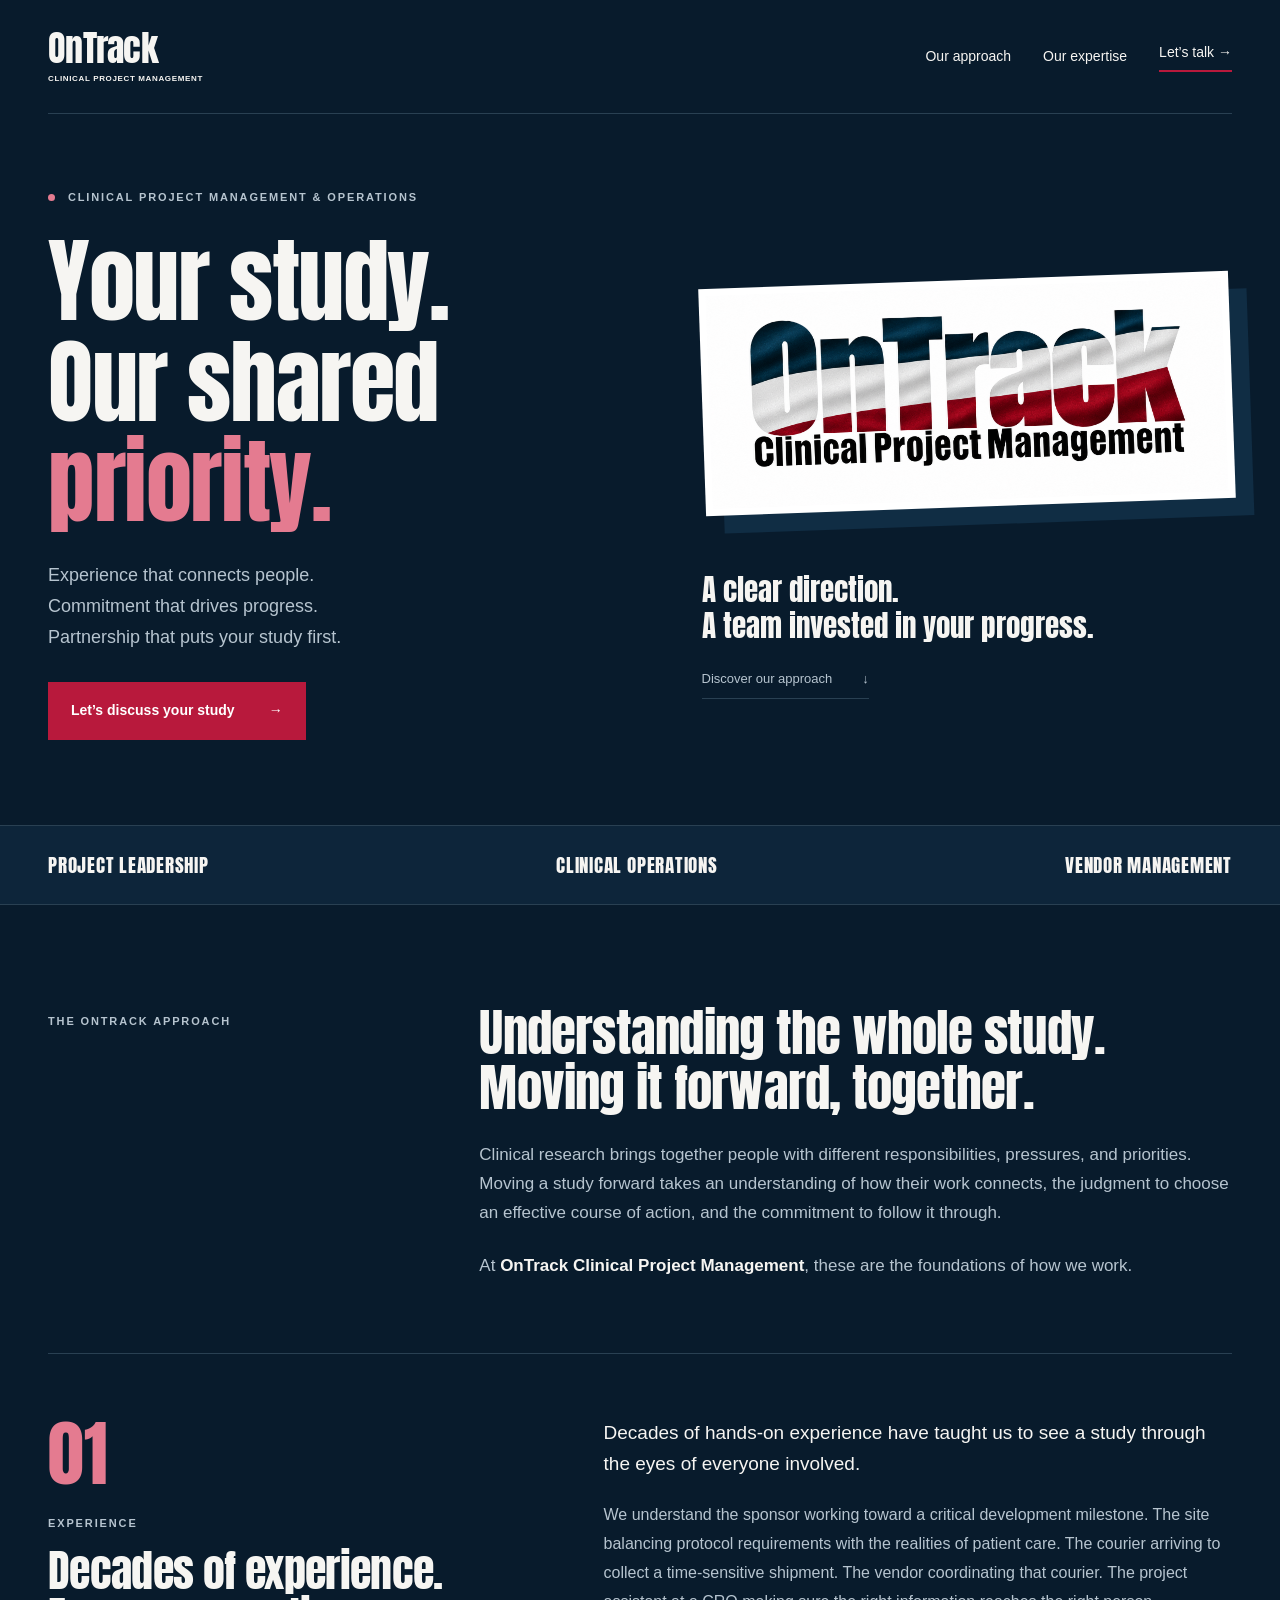
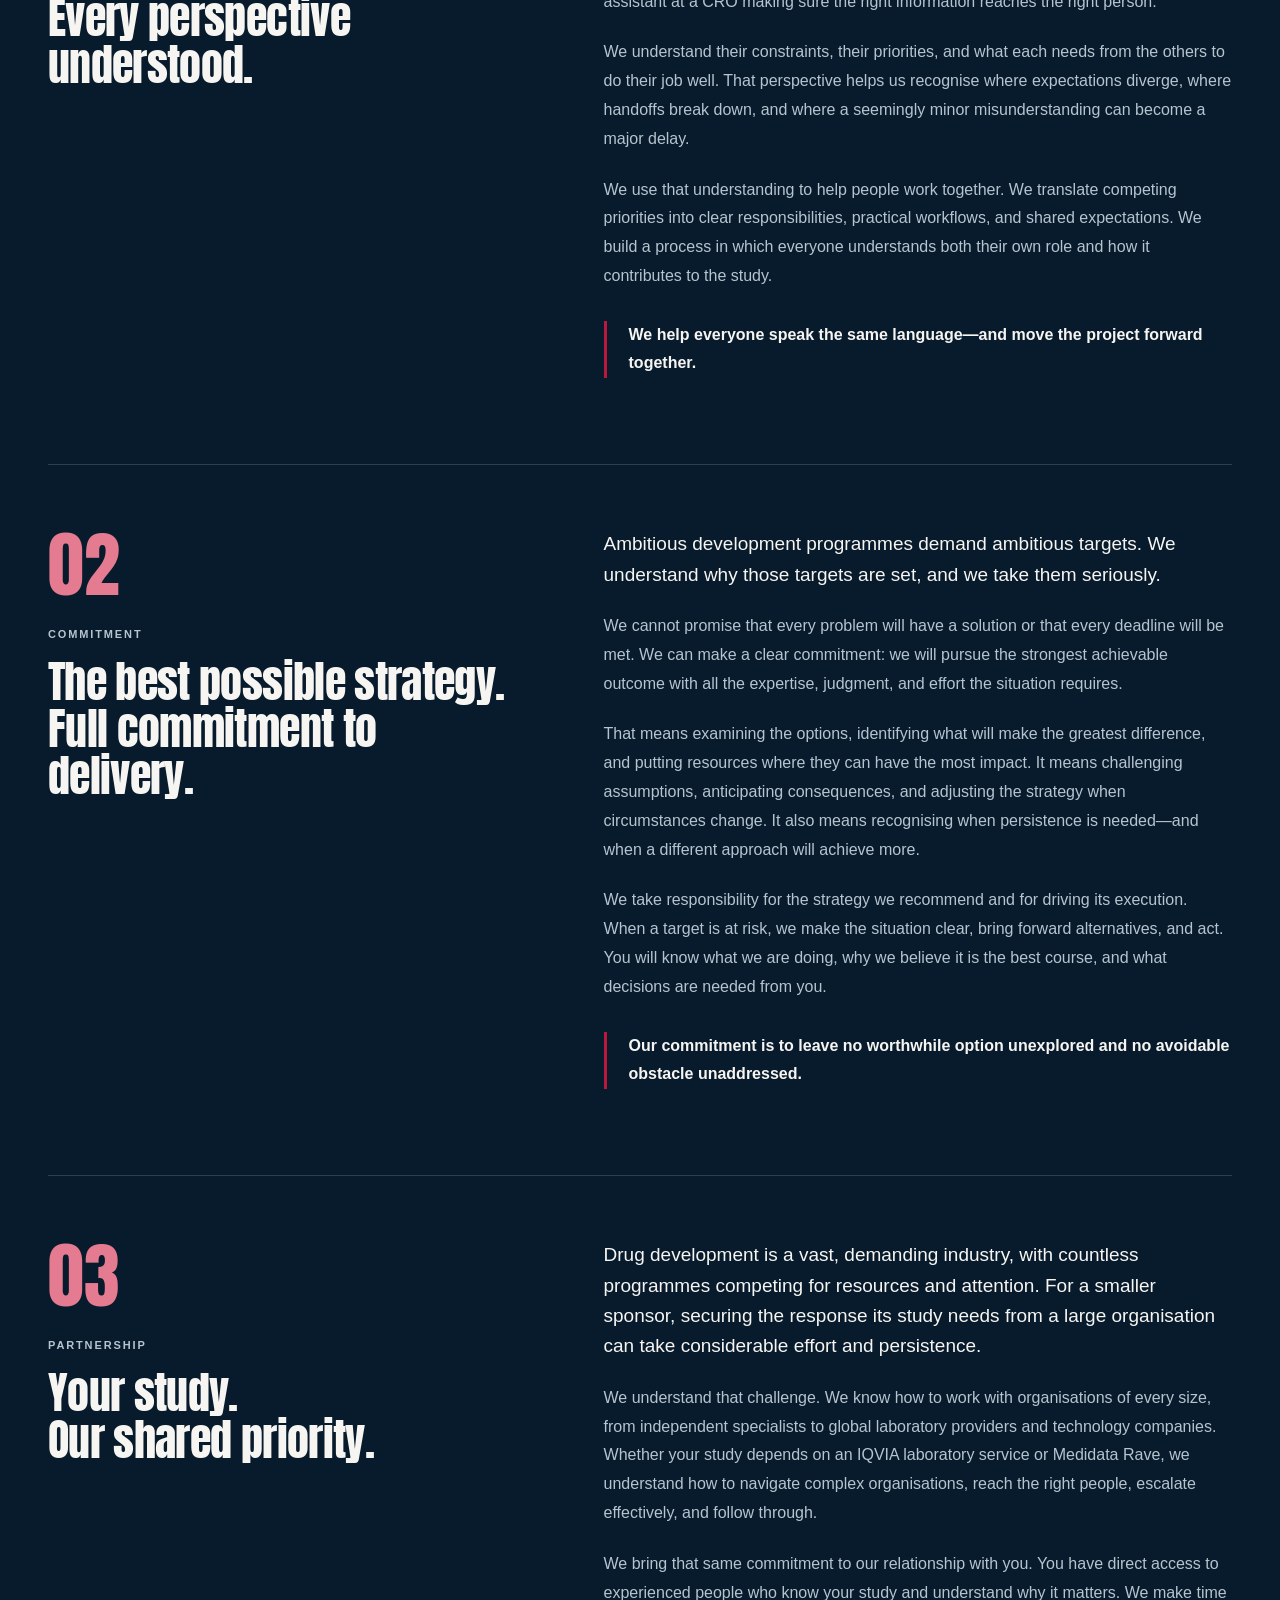
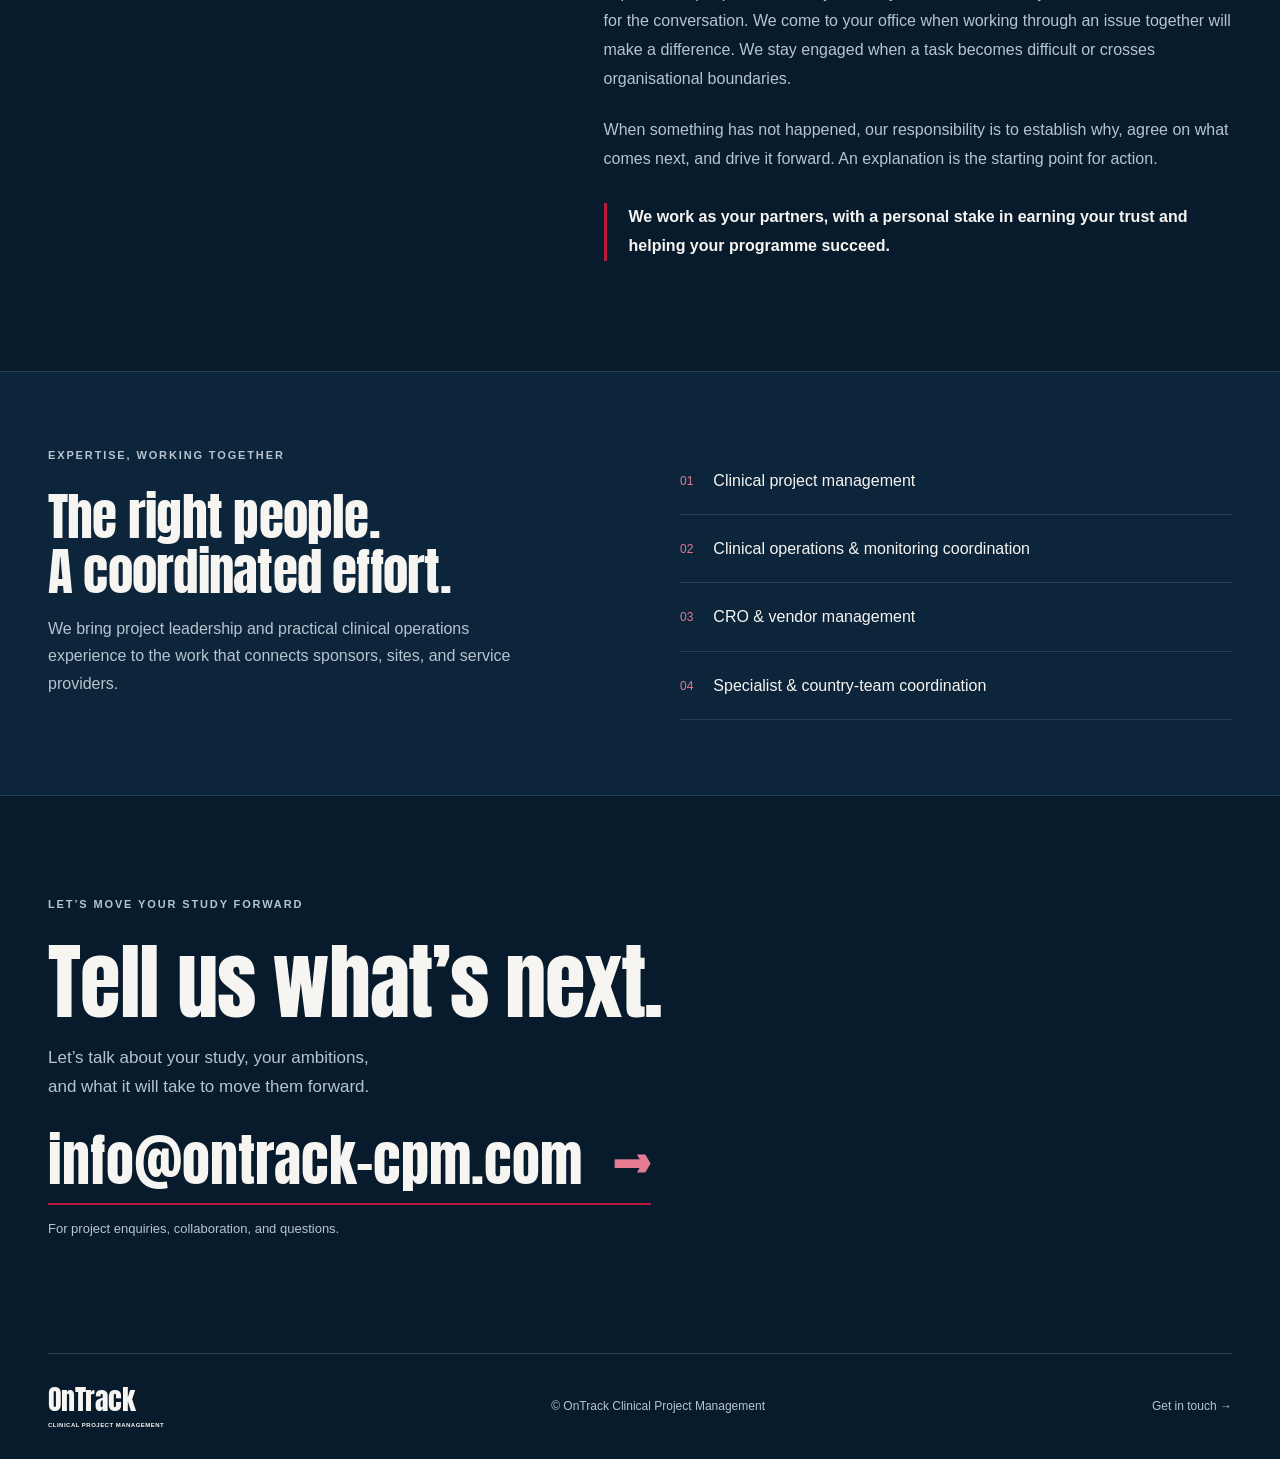
==== index.html @ e9a66e69 "Add files via upload" ====
<!doctype html>
<html lang="en"><head><meta charset="utf-8"><meta name="viewport" content="width=device-width,initial-scale=1">
<title>OnTrack | Clinical Project Management</title>
<meta name="description" content="Decades of clinical research experience. Practical project leadership. A partner who makes your study a priority. Meet OnTrack Clinical Project Management.">
<meta name="theme-color" content="#081b2c"><link rel="canonical" href="https://ontrack-cpm.com/">
<meta property="og:type" content="website"><meta property="og:title" content="OnTrack — Clinical Project Management"><meta property="og:description" content="Experience that connects people. Commitment that drives progress. Partnership that puts your study first."><meta property="og:url" content="https://ontrack-cpm.com/"><meta property="og:image" content="https://ontrack-cpm.com/assets/ontrack-logo.png"><meta property="og:image:alt" content="OnTrack Clinical Project Management logo">
<meta name="twitter:card" content="summary_large_image"><link rel="icon" href="assets/favicon.svg" type="image/svg+xml"><link rel="preload" href="assets/anton.ttf" as="font" type="font/ttf" crossorigin><link rel="stylesheet" href="styles.css">
</head><body><a class="skip" href="#main">Skip to content</a>
<header class="header wrap"><a href="#top" class="brand" aria-label="OnTrack — home">OnTrack<span>CLINICAL PROJECT MANAGEMENT</span></a><nav aria-label="Main navigation"><a href="#approach">Our approach</a><a href="#expertise">Our expertise</a><a href="#contact" class="nav-contact">Let’s talk <span aria-hidden="true">&#8594;</span></a></nav></header>
<main id="main"><section class="hero wrap" id="top"><div class="hero-copy"><p class="eyebrow"><span class="dot"></span> CLINICAL PROJECT MANAGEMENT &amp; OPERATIONS</p><h1>Your study.<br>Our shared<br><span class="accent">priority.</span></h1><p class="hero-intro">Experience that connects people.<br>Commitment that drives progress.<br>Partnership that puts your study first.</p><a class="button" href="mailto:info@ontrack-cpm.com">Let’s discuss your study <span aria-hidden="true">&#8594;</span></a></div><div class="hero-aside"><div class="logo-panel"><img src="assets/ontrack-logo.png" alt="OnTrack Clinical Project Management" width="1952" height="806" fetchpriority="high"></div><p class="aside-note">A clear direction.<br>A team invested in your progress.</p><a class="text-link" href="#approach">Discover our approach <span aria-hidden="true">↓</span></a></div></section>
<div class="discipline-bar"><div class="wrap"><span>PROJECT LEADERSHIP</span><span>CLINICAL OPERATIONS</span><span>VENDOR MANAGEMENT</span></div></div>
<section class="intro wrap" id="approach"><p class="eyebrow">THE ONTRACK APPROACH</p><div><h2>Understanding the whole study.<br>Moving it forward, together.</h2><p>Clinical research brings together people with different responsibilities, pressures, and priorities. Moving a study forward takes an understanding of how their work connects, the judgment to choose an effective course of action, and the commitment to follow it through.</p><p>At <strong>OnTrack Clinical Project Management</strong>, these are the foundations of how we work.</p></div></section>
<section class="principles wrap" aria-label="Three reasons to work with OnTrack"><article class="principle" id="principle-01" aria-labelledby="title-01"><div class="principle-heading"><span class="number">01</span><p class="eyebrow">EXPERIENCE</p><h3 id="title-01">Decades of experience.<br>Every perspective understood.</h3></div><div class="principle-copy"><p>Decades of hands-on experience have taught us to see a study through the eyes of everyone involved.</p><p>We understand the sponsor working toward a critical development milestone. The site balancing protocol requirements with the realities of patient care. The courier arriving to collect a time-sensitive shipment. The vendor coordinating that courier. The project assistant at a CRO making sure the right information reaches the right person.</p><p>We understand their constraints, their priorities, and what each needs from the others to do their job well. That perspective helps us recognise where expectations diverge, where handoffs break down, and where a seemingly minor misunderstanding can become a major delay.</p><p>We use that understanding to help people work together. We translate competing priorities into clear responsibilities, practical workflows, and shared expectations. We build a process in which everyone understands both their own role and how it contributes to the study.</p><p class="statement">We help everyone speak the same language—and move the project forward together.</p></div></article><article class="principle" id="principle-02" aria-labelledby="title-02"><div class="principle-heading"><span class="number">02</span><p class="eyebrow">COMMITMENT</p><h3 id="title-02">The best possible strategy.<br>Full commitment to delivery.</h3></div><div class="principle-copy"><p>Ambitious development programmes demand ambitious targets. We understand why those targets are set, and we take them seriously.</p><p>We cannot promise that every problem will have a solution or that every deadline will be met. We can make a clear commitment: we will pursue the strongest achievable outcome with all the expertise, judgment, and effort the situation requires.</p><p>That means examining the options, identifying what will make the greatest difference, and putting resources where they can have the most impact. It means challenging assumptions, anticipating consequences, and adjusting the strategy when circumstances change. It also means recognising when persistence is needed—and when a different approach will achieve more.</p><p>We take responsibility for the strategy we recommend and for driving its execution. When a target is at risk, we make the situation clear, bring forward alternatives, and act. You will know what we are doing, why we believe it is the best course, and what decisions are needed from you.</p><p class="statement">Our commitment is to leave no worthwhile option unexplored and no avoidable obstacle unaddressed.</p></div></article><article class="principle" id="principle-03" aria-labelledby="title-03"><div class="principle-heading"><span class="number">03</span><p class="eyebrow">PARTNERSHIP</p><h3 id="title-03">Your study.<br>Our shared priority.</h3></div><div class="principle-copy"><p>Drug development is a vast, demanding industry, with countless programmes competing for resources and attention. For a smaller sponsor, securing the response its study needs from a large organisation can take considerable effort and persistence.</p><p>We understand that challenge. We know how to work with organisations of every size, from independent specialists to global laboratory providers and technology companies. Whether your study depends on an IQVIA laboratory service or Medidata Rave, we understand how to navigate complex organisations, reach the right people, escalate effectively, and follow through.</p><p>We bring that same commitment to our relationship with you. You have direct access to experienced people who know your study and understand why it matters. We make time for the conversation. We come to your office when working through an issue together will make a difference. We stay engaged when a task becomes difficult or crosses organisational boundaries.</p><p>When something has not happened, our responsibility is to establish why, agree on what comes next, and drive it forward. An explanation is the starting point for action.</p><p class="statement">We work as your partners, with a personal stake in earning your trust and helping your programme succeed.</p></div></article></section>
<section class="expertise" id="expertise"><div class="wrap expertise-inner"><div><p class="eyebrow">EXPERTISE, WORKING TOGETHER</p><h2>The right people.<br>A coordinated effort.</h2><p>We bring project leadership and practical clinical operations experience to the work that connects sponsors, sites, and service providers.</p></div><ul class="service-list"><li><span>01</span> Clinical project management</li><li><span>02</span> Clinical operations &amp; monitoring coordination</li><li><span>03</span> CRO &amp; vendor management</li><li><span>04</span> Specialist &amp; country-team coordination</li></ul></div></section>
<section class="contact wrap" id="contact"><p class="eyebrow">LET’S MOVE YOUR STUDY FORWARD</p><h2>Tell us what’s next.</h2><p>Let’s talk about your study, your ambitions,<br>and what it will take to move them forward.</p><a class="email" href="mailto:info@ontrack-cpm.com">info@ontrack-cpm.com <span aria-hidden="true">&#8594;</span></a><p class="contact-note">For project enquiries, collaboration, and questions.</p></section></main>
<footer class="wrap footer"><a class="brand" href="#top">OnTrack<span>CLINICAL PROJECT MANAGEMENT</span></a><p>© OnTrack Clinical Project Management</p><a href="mailto:info@ontrack-cpm.com">Get in touch &#8594;</a></footer>
</body></html>
---- styles.css ----
@font-face{font-family:Anton;src:url('assets/anton.ttf') format('truetype');font-weight:400;font-style:normal;font-display:swap}
:root{--navy:#081b2c;--panel:#0d253a;--white:#f6f5f2;--muted:#b6c4cf;--line:#294052;--red:#b8193c;--accent:#e47b90;--display:Impact,Anton,'Arial Narrow',sans-serif}
*{box-sizing:border-box}html{scroll-behavior:smooth;scroll-padding-top:30px}body{margin:0;background:var(--navy);color:var(--white);font-family:Arial,Helvetica,sans-serif;font-size:17px;line-height:1.7}a{color:inherit;text-decoration:none}a:focus-visible{outline:3px solid var(--accent);outline-offset:6px}a:hover{color:var(--accent)}.wrap{width:min(1280px,calc(100% - 96px));margin-inline:auto}.header{display:flex;align-items:center;justify-content:space-between;padding-block:30px;border-bottom:1px solid var(--line);gap:24px}.brand{font-family:var(--display);font-size:36px;line-height:1;display:inline-block;letter-spacing:-.02em}.brand span{display:block;font-family:Arial,sans-serif;font-size:8px;font-weight:700;letter-spacing:.08em;margin-top:9px}nav{display:flex;align-items:center;gap:32px;font-size:14px}nav .nav-contact{border-bottom:2px solid var(--red);padding-bottom:5px}.hero{display:grid;grid-template-columns:1.1fr 1fr;gap:70px;padding-block:75px 85px;align-items:center}.eyebrow{font-size:11px;font-weight:700;letter-spacing:.17em;margin:0 0 24px;color:var(--muted);line-height:1.6}.dot{display:inline-block;width:7px;height:7px;background:var(--accent);margin-right:8px;border-radius:50%}h1,h2,h3{font-family:var(--display);font-weight:400;line-height:1.08;margin:0;letter-spacing:-.015em}h1{font-size:clamp(66px,7.3vw,106px)}.accent{color:var(--accent)}.hero-intro{color:var(--muted);font-size:18px;line-height:1.7;margin:27px 0 30px}.button{display:inline-flex;gap:34px;align-items:center;background:var(--red);padding:17px 23px;font-size:14px;font-weight:700;color:white}.button:hover{background:#d02349;color:#fff}.logo-panel{background:#fff;padding:7px;box-shadow:18px 18px 0 #102d44;transform:rotate(-2deg)}.logo-panel img{display:block;width:100%;height:auto}.hero-aside{padding-top:50px}.aside-note{font-family:var(--display);font-size:29px;line-height:1.25;margin-top:65px;margin-bottom:20px}.text-link{display:inline-flex;gap:30px;font-size:13px;color:var(--muted);border-bottom:1px solid var(--line);padding-bottom:8px}.discipline-bar{border-block:1px solid var(--line);background:var(--panel)}.discipline-bar .wrap{display:flex;justify-content:space-between;gap:20px;padding-block:23px}.discipline-bar span{font-family:var(--display);font-size:19px;letter-spacing:.04em}.intro{display:grid;grid-template-columns:1fr 2fr;gap:55px;padding-block:100px 72px}.intro .eyebrow{padding-top:8px}h2{font-size:clamp(36px,4vw,54px)}.intro p:not(.eyebrow){max-width:760px;color:var(--muted);margin:25px 0 0}.intro strong{color:var(--white)}.principle{display:grid;grid-template-columns:1fr 1.35fr;gap:90px;padding-block:64px;border-top:1px solid var(--line)}.number{display:block;font-family:var(--display);font-size:72px;line-height:1;color:var(--accent);margin-bottom:25px}.principle-heading .eyebrow{margin-bottom:14px}h3{font-size:clamp(32px,3.4vw,44px)}.principle-copy p{color:var(--muted);margin:0 0 22px;font-size:16px;line-height:1.8}.principle-copy p:first-child{color:var(--white);font-size:19px;line-height:1.6}.principle-copy p.statement{border-left:3px solid var(--red);padding-left:22px;margin-top:30px;color:var(--white);font-weight:700}.expertise{background:var(--panel);margin-top:24px;border-block:1px solid var(--line)}.expertise-inner{display:grid;grid-template-columns:1fr 1fr;gap:80px;padding-block:75px}.expertise p:not(.eyebrow){color:var(--muted);font-size:16px;max-width:470px}.service-list{padding:0;margin:0;list-style:none;align-self:center}.service-list li{display:flex;gap:20px;border-bottom:1px solid var(--line);padding:20px 0;font-size:16px}.service-list li span{font-size:12px;color:var(--accent);padding-top:4px}.contact{padding-block:100px}.contact h2{font-size:clamp(52px,6.5vw,88px)}.contact p{color:var(--muted)}.email{font-family:var(--display);font-size:clamp(25px,4.4vw,58px);display:inline-block;border-bottom:2px solid var(--red);line-height:1.5;max-width:100%}.email span{margin-left:18px;color:var(--accent)}.contact-note{font-size:13px}.footer{border-top:1px solid var(--line);padding-block:30px;display:flex;align-items:center;justify-content:space-between;gap:24px}.footer p,.footer>a:last-child{font-size:12px;color:var(--muted)}.footer .brand{font-size:28px}.footer .brand span{font-size:6px}.skip{position:absolute;top:-100px;left:16px;background:white;color:#081b2c;padding:10px;z-index:10}.skip:focus{top:10px}
@media(min-width:1600px){.hero{padding-block:100px}.hero-aside{padding-top:30px}}
@media(max-width:950px){.wrap{width:calc(100% - 48px)}.hero{gap:35px}.hero h1{font-size:76px}.eyebrow{letter-spacing:.11em}.intro{grid-template-columns:1fr;gap:10px}.principle{gap:40px;grid-template-columns:1fr 1.2fr}.expertise-inner{gap:40px}.discipline-bar span{font-size:15px}}
@media(max-width:640px){body{font-size:16px}.wrap{width:calc(100% - 40px)}.header{padding-block:23px;gap:12px}.brand{font-size:30px}.brand span{font-size:6px}nav{gap:14px}nav>a:not(.nav-contact){display:none}.hero{grid-template-columns:1fr;gap:38px;padding-block:45px 48px}.hero h1{font-size:clamp(65px,16vw,90px)}.hero .eyebrow{font-size:9px}.hero-aside{padding:0 6px}.logo-panel{transform:none;box-shadow:8px 8px 0 #102d44}.aside-note{margin-top:28px;font-size:25px}.hero-intro{font-size:16px}.discipline-bar .wrap{flex-wrap:wrap;gap:9px 20px;padding-block:20px}.discipline-bar span{font-size:13px}.intro{padding-block:55px 40px}.principle{grid-template-columns:1fr;gap:28px;padding-block:40px}.number{font-size:48px;margin-bottom:17px}.principle h3{font-size:37px}.principle-copy p{font-size:15px}.expertise-inner{grid-template-columns:1fr;gap:24px;padding-block:48px}.contact{padding-block:60px}.email{font-size:clamp(23px,6.5vw,38px)}.email span{margin-left:4px}.footer{align-items:flex-start;flex-wrap:wrap}.footer p{width:100%;order:3;margin:0}.contact h2{font-size:51px}}
@media(prefers-reduced-motion:reduce){html{scroll-behavior:auto}}
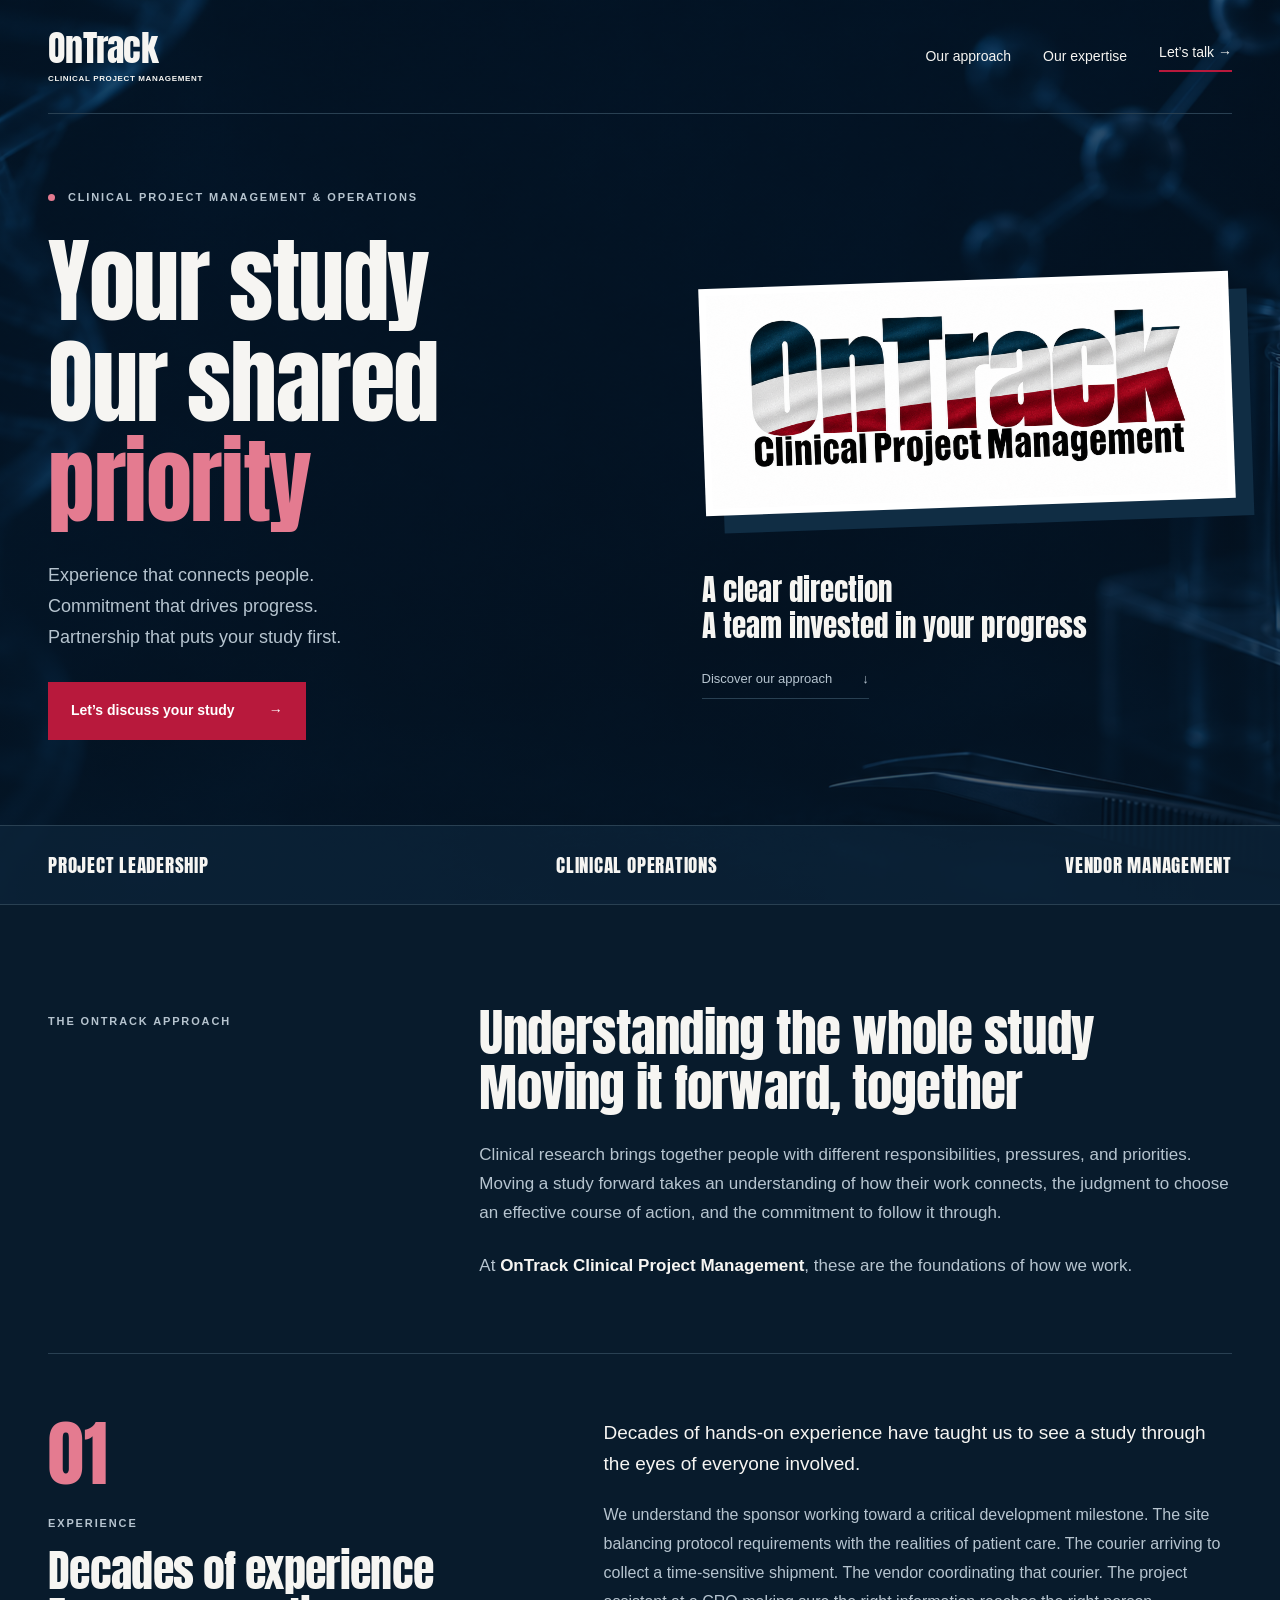
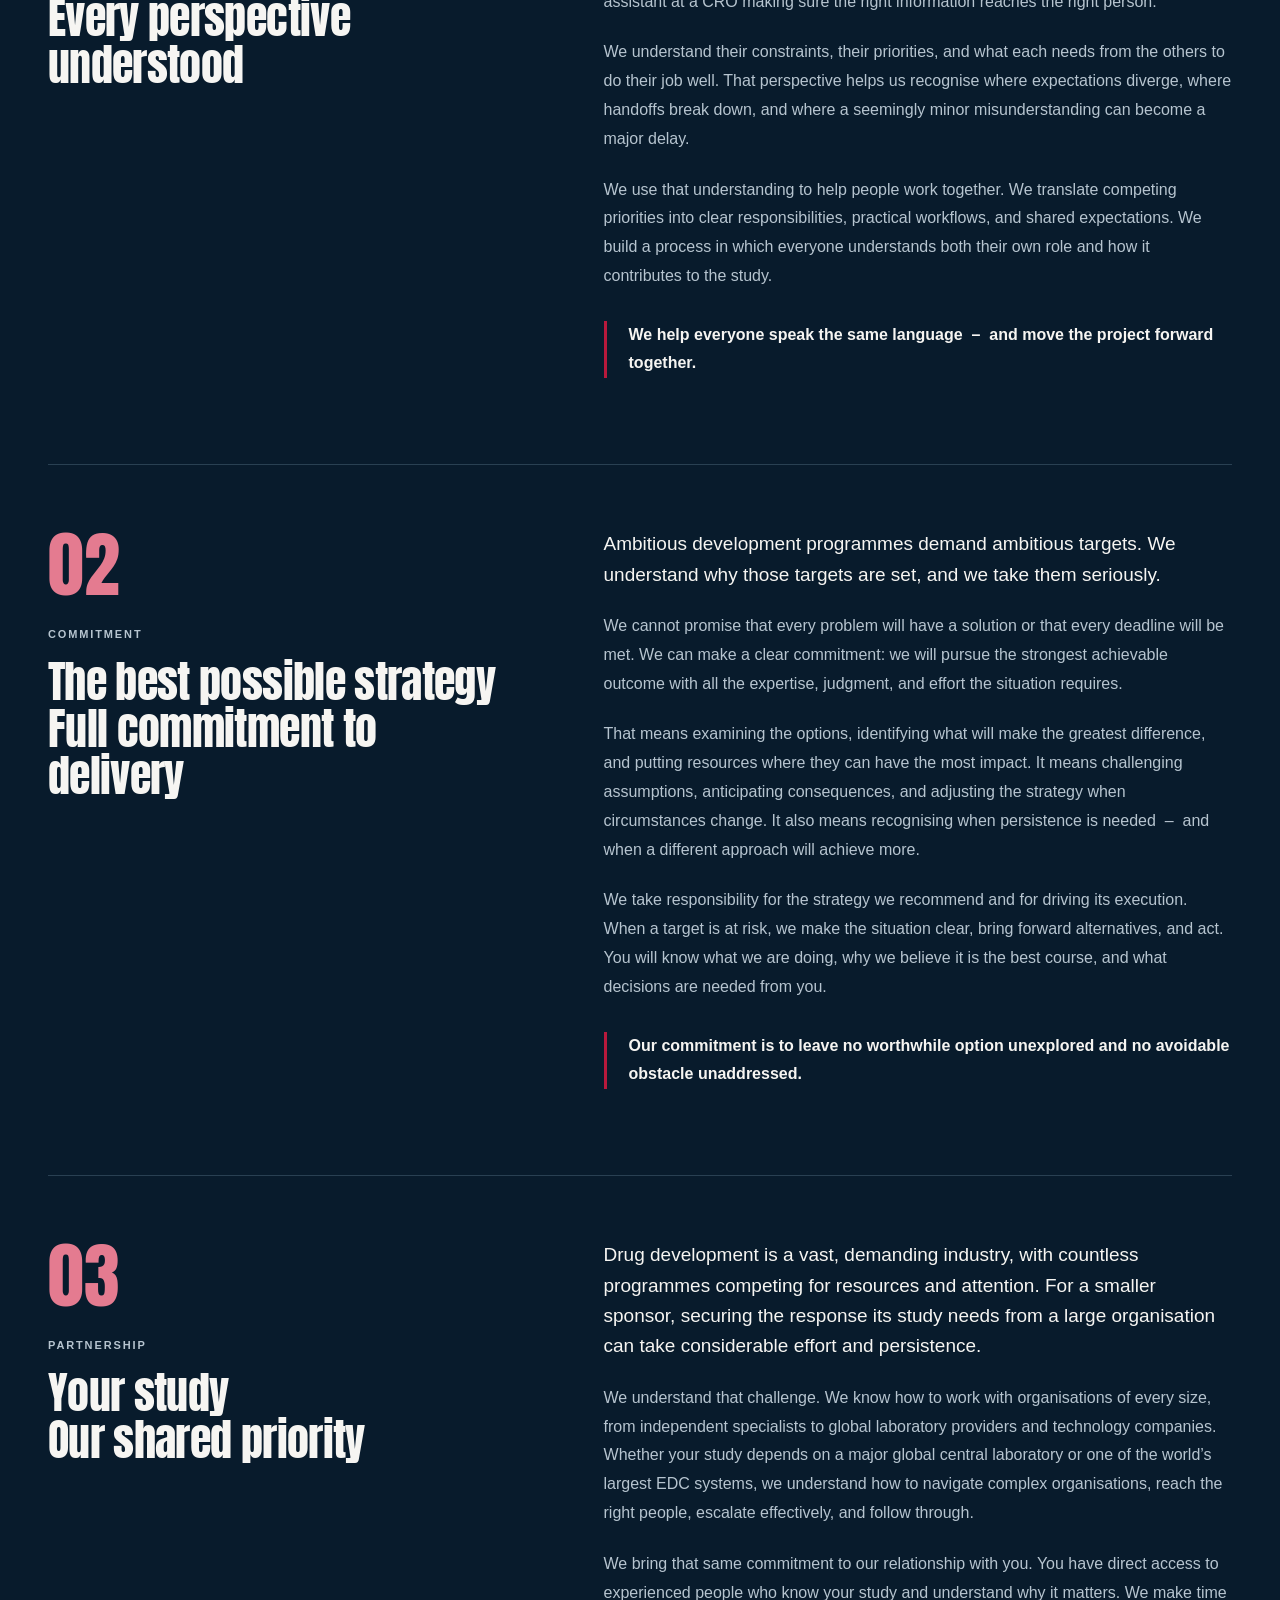
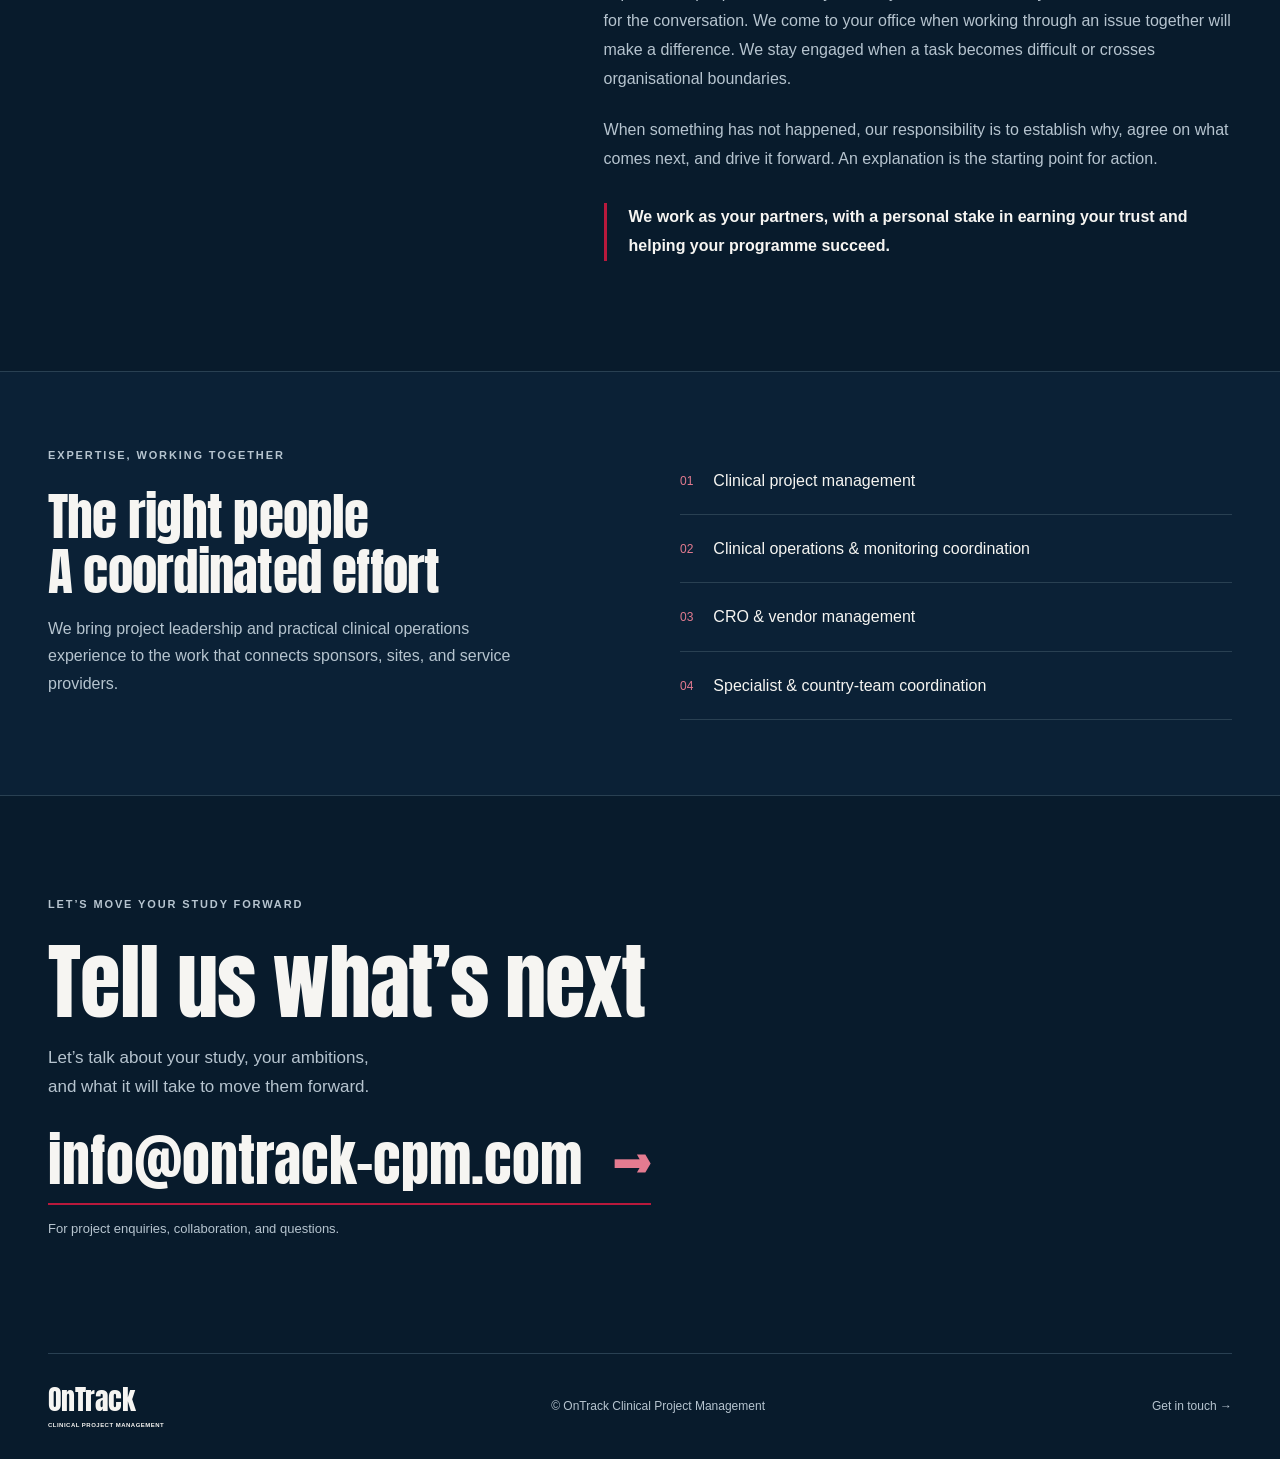
==== commit cf42f352: "Add files via upload" ====
--- a/index.html
+++ b/index.html
@@ -3,15 +3,15 @@
 <title>OnTrack | Clinical Project Management</title>
 <meta name="description" content="Decades of clinical research experience. Practical project leadership. A partner who makes your study a priority. Meet OnTrack Clinical Project Management.">
 <meta name="theme-color" content="#081b2c"><link rel="canonical" href="https://ontrack-cpm.com/">
-<meta property="og:type" content="website"><meta property="og:title" content="OnTrack — Clinical Project Management"><meta property="og:description" content="Experience that connects people. Commitment that drives progress. Partnership that puts your study first."><meta property="og:url" content="https://ontrack-cpm.com/"><meta property="og:image" content="https://ontrack-cpm.com/assets/ontrack-logo.png"><meta property="og:image:alt" content="OnTrack Clinical Project Management logo">
+<meta property="og:type" content="website"><meta property="og:title" content="OnTrack   –   Clinical Project Management"><meta property="og:description" content="Experience that connects people. Commitment that drives progress. Partnership that puts your study first."><meta property="og:url" content="https://ontrack-cpm.com/"><meta property="og:image" content="https://ontrack-cpm.com/assets/ontrack-logo.png"><meta property="og:image:alt" content="OnTrack Clinical Project Management logo">
 <meta name="twitter:card" content="summary_large_image"><link rel="icon" href="assets/favicon.svg" type="image/svg+xml"><link rel="preload" href="assets/anton.ttf" as="font" type="font/ttf" crossorigin><link rel="stylesheet" href="styles.css">
-</head><body><a class="skip" href="#main">Skip to content</a>
-<header class="header wrap"><a href="#top" class="brand" aria-label="OnTrack — home">OnTrack<span>CLINICAL PROJECT MANAGEMENT</span></a><nav aria-label="Main navigation"><a href="#approach">Our approach</a><a href="#expertise">Our expertise</a><a href="#contact" class="nav-contact">Let’s talk <span aria-hidden="true">&#8594;</span></a></nav></header>
-<main id="main"><section class="hero wrap" id="top"><div class="hero-copy"><p class="eyebrow"><span class="dot"></span> CLINICAL PROJECT MANAGEMENT &amp; OPERATIONS</p><h1>Your study.<br>Our shared<br><span class="accent">priority.</span></h1><p class="hero-intro">Experience that connects people.<br>Commitment that drives progress.<br>Partnership that puts your study first.</p><a class="button" href="mailto:info@ontrack-cpm.com">Let’s discuss your study <span aria-hidden="true">&#8594;</span></a></div><div class="hero-aside"><div class="logo-panel"><img src="assets/ontrack-logo.png" alt="OnTrack Clinical Project Management" width="1952" height="806" fetchpriority="high"></div><p class="aside-note">A clear direction.<br>A team invested in your progress.</p><a class="text-link" href="#approach">Discover our approach <span aria-hidden="true">↓</span></a></div></section>
+</head><body><div class="science-backdrop" aria-hidden="true"></div><a class="skip" href="#main">Skip to content</a>
+<header class="header wrap"><a href="#top" class="brand" aria-label="OnTrack   –   home">OnTrack<span>CLINICAL PROJECT MANAGEMENT</span></a><nav aria-label="Main navigation"><a href="#approach">Our approach</a><a href="#expertise">Our expertise</a><a href="#contact" class="nav-contact">Let’s talk <span aria-hidden="true">&#8594;</span></a></nav></header>
+<main id="main"><section class="hero wrap" id="top"><div class="hero-copy"><p class="eyebrow"><span class="dot"></span> CLINICAL PROJECT MANAGEMENT &amp; OPERATIONS</p><h1>Your study<br>Our shared<br><span class="accent">priority</span></h1><p class="hero-intro">Experience that connects people.<br>Commitment that drives progress.<br>Partnership that puts your study first.</p><a class="button" href="mailto:info@ontrack-cpm.com">Let’s discuss your study <span aria-hidden="true">&#8594;</span></a></div><div class="hero-aside"><div class="logo-panel"><img src="assets/ontrack-logo.png" alt="OnTrack Clinical Project Management" width="1952" height="806" fetchpriority="high"></div><p class="aside-note">A clear direction<br>A team invested in your progress</p><a class="text-link" href="#approach">Discover our approach <span aria-hidden="true">↓</span></a></div></section>
 <div class="discipline-bar"><div class="wrap"><span>PROJECT LEADERSHIP</span><span>CLINICAL OPERATIONS</span><span>VENDOR MANAGEMENT</span></div></div>
-<section class="intro wrap" id="approach"><p class="eyebrow">THE ONTRACK APPROACH</p><div><h2>Understanding the whole study.<br>Moving it forward, together.</h2><p>Clinical research brings together people with different responsibilities, pressures, and priorities. Moving a study forward takes an understanding of how their work connects, the judgment to choose an effective course of action, and the commitment to follow it through.</p><p>At <strong>OnTrack Clinical Project Management</strong>, these are the foundations of how we work.</p></div></section>
-<section class="principles wrap" aria-label="Three reasons to work with OnTrack"><article class="principle" id="principle-01" aria-labelledby="title-01"><div class="principle-heading"><span class="number">01</span><p class="eyebrow">EXPERIENCE</p><h3 id="title-01">Decades of experience.<br>Every perspective understood.</h3></div><div class="principle-copy"><p>Decades of hands-on experience have taught us to see a study through the eyes of everyone involved.</p><p>We understand the sponsor working toward a critical development milestone. The site balancing protocol requirements with the realities of patient care. The courier arriving to collect a time-sensitive shipment. The vendor coordinating that courier. The project assistant at a CRO making sure the right information reaches the right person.</p><p>We understand their constraints, their priorities, and what each needs from the others to do their job well. That perspective helps us recognise where expectations diverge, where handoffs break down, and where a seemingly minor misunderstanding can become a major delay.</p><p>We use that understanding to help people work together. We translate competing priorities into clear responsibilities, practical workflows, and shared expectations. We build a process in which everyone understands both their own role and how it contributes to the study.</p><p class="statement">We help everyone speak the same language—and move the project forward together.</p></div></article><article class="principle" id="principle-02" aria-labelledby="title-02"><div class="principle-heading"><span class="number">02</span><p class="eyebrow">COMMITMENT</p><h3 id="title-02">The best possible strategy.<br>Full commitment to delivery.</h3></div><div class="principle-copy"><p>Ambitious development programmes demand ambitious targets. We understand why those targets are set, and we take them seriously.</p><p>We cannot promise that every problem will have a solution or that every deadline will be met. We can make a clear commitment: we will pursue the strongest achievable outcome with all the expertise, judgment, and effort the situation requires.</p><p>That means examining the options, identifying what will make the greatest difference, and putting resources where they can have the most impact. It means challenging assumptions, anticipating consequences, and adjusting the strategy when circumstances change. It also means recognising when persistence is needed—and when a different approach will achieve more.</p><p>We take responsibility for the strategy we recommend and for driving its execution. When a target is at risk, we make the situation clear, bring forward alternatives, and act. You will know what we are doing, why we believe it is the best course, and what decisions are needed from you.</p><p class="statement">Our commitment is to leave no worthwhile option unexplored and no avoidable obstacle unaddressed.</p></div></article><article class="principle" id="principle-03" aria-labelledby="title-03"><div class="principle-heading"><span class="number">03</span><p class="eyebrow">PARTNERSHIP</p><h3 id="title-03">Your study.<br>Our shared priority.</h3></div><div class="principle-copy"><p>Drug development is a vast, demanding industry, with countless programmes competing for resources and attention. For a smaller sponsor, securing the response its study needs from a large organisation can take considerable effort and persistence.</p><p>We understand that challenge. We know how to work with organisations of every size, from independent specialists to global laboratory providers and technology companies. Whether your study depends on an IQVIA laboratory service or Medidata Rave, we understand how to navigate complex organisations, reach the right people, escalate effectively, and follow through.</p><p>We bring that same commitment to our relationship with you. You have direct access to experienced people who know your study and understand why it matters. We make time for the conversation. We come to your office when working through an issue together will make a difference. We stay engaged when a task becomes difficult or crosses organisational boundaries.</p><p>When something has not happened, our responsibility is to establish why, agree on what comes next, and drive it forward. An explanation is the starting point for action.</p><p class="statement">We work as your partners, with a personal stake in earning your trust and helping your programme succeed.</p></div></article></section>
-<section class="expertise" id="expertise"><div class="wrap expertise-inner"><div><p class="eyebrow">EXPERTISE, WORKING TOGETHER</p><h2>The right people.<br>A coordinated effort.</h2><p>We bring project leadership and practical clinical operations experience to the work that connects sponsors, sites, and service providers.</p></div><ul class="service-list"><li><span>01</span> Clinical project management</li><li><span>02</span> Clinical operations &amp; monitoring coordination</li><li><span>03</span> CRO &amp; vendor management</li><li><span>04</span> Specialist &amp; country-team coordination</li></ul></div></section>
-<section class="contact wrap" id="contact"><p class="eyebrow">LET’S MOVE YOUR STUDY FORWARD</p><h2>Tell us what’s next.</h2><p>Let’s talk about your study, your ambitions,<br>and what it will take to move them forward.</p><a class="email" href="mailto:info@ontrack-cpm.com">info@ontrack-cpm.com <span aria-hidden="true">&#8594;</span></a><p class="contact-note">For project enquiries, collaboration, and questions.</p></section></main>
+<section class="intro wrap" id="approach"><p class="eyebrow">THE ONTRACK APPROACH</p><div><h2>Understanding the whole study<br>Moving it forward, together</h2><p>Clinical research brings together people with different responsibilities, pressures, and priorities. Moving a study forward takes an understanding of how their work connects, the judgment to choose an effective course of action, and the commitment to follow it through.</p><p>At <strong>OnTrack Clinical Project Management</strong>, these are the foundations of how we work.</p></div></section>
+<section class="principles wrap" aria-label="Three reasons to work with OnTrack"><article class="principle" id="principle-01" aria-labelledby="title-01"><div class="principle-heading"><span class="number">01</span><p class="eyebrow">EXPERIENCE</p><h3 id="title-01">Decades of experience<br>Every perspective understood</h3></div><div class="principle-copy"><p>Decades of hands-on experience have taught us to see a study through the eyes of everyone involved.</p><p>We understand the sponsor working toward a critical development milestone. The site balancing protocol requirements with the realities of patient care. The courier arriving to collect a time-sensitive shipment. The vendor coordinating that courier. The project assistant at a CRO making sure the right information reaches the right person.</p><p>We understand their constraints, their priorities, and what each needs from the others to do their job well. That perspective helps us recognise where expectations diverge, where handoffs break down, and where a seemingly minor misunderstanding can become a major delay.</p><p>We use that understanding to help people work together. We translate competing priorities into clear responsibilities, practical workflows, and shared expectations. We build a process in which everyone understands both their own role and how it contributes to the study.</p><p class="statement">We help everyone speak the same language  –  and move the project forward together.</p></div></article><article class="principle" id="principle-02" aria-labelledby="title-02"><div class="principle-heading"><span class="number">02</span><p class="eyebrow">COMMITMENT</p><h3 id="title-02">The best possible strategy<br>Full commitment to delivery</h3></div><div class="principle-copy"><p>Ambitious development programmes demand ambitious targets. We understand why those targets are set, and we take them seriously.</p><p>We cannot promise that every problem will have a solution or that every deadline will be met. We can make a clear commitment: we will pursue the strongest achievable outcome with all the expertise, judgment, and effort the situation requires.</p><p>That means examining the options, identifying what will make the greatest difference, and putting resources where they can have the most impact. It means challenging assumptions, anticipating consequences, and adjusting the strategy when circumstances change. It also means recognising when persistence is needed  –  and when a different approach will achieve more.</p><p>We take responsibility for the strategy we recommend and for driving its execution. When a target is at risk, we make the situation clear, bring forward alternatives, and act. You will know what we are doing, why we believe it is the best course, and what decisions are needed from you.</p><p class="statement">Our commitment is to leave no worthwhile option unexplored and no avoidable obstacle unaddressed.</p></div></article><article class="principle" id="principle-03" aria-labelledby="title-03"><div class="principle-heading"><span class="number">03</span><p class="eyebrow">PARTNERSHIP</p><h3 id="title-03">Your study<br>Our shared priority</h3></div><div class="principle-copy"><p>Drug development is a vast, demanding industry, with countless programmes competing for resources and attention. For a smaller sponsor, securing the response its study needs from a large organisation can take considerable effort and persistence.</p><p>We understand that challenge. We know how to work with organisations of every size, from independent specialists to global laboratory providers and technology companies. Whether your study depends on a major global central laboratory or one of the world’s largest EDC systems, we understand how to navigate complex organisations, reach the right people, escalate effectively, and follow through.</p><p>We bring that same commitment to our relationship with you. You have direct access to experienced people who know your study and understand why it matters. We make time for the conversation. We come to your office when working through an issue together will make a difference. We stay engaged when a task becomes difficult or crosses organisational boundaries.</p><p>When something has not happened, our responsibility is to establish why, agree on what comes next, and drive it forward. An explanation is the starting point for action.</p><p class="statement">We work as your partners, with a personal stake in earning your trust and helping your programme succeed.</p></div></article></section>
+<section class="expertise" id="expertise"><div class="wrap expertise-inner"><div><p class="eyebrow">EXPERTISE, WORKING TOGETHER</p><h2>The right people<br>A coordinated effort</h2><p>We bring project leadership and practical clinical operations experience to the work that connects sponsors, sites, and service providers.</p></div><ul class="service-list"><li><span>01</span> Clinical project management</li><li><span>02</span> Clinical operations &amp; monitoring coordination</li><li><span>03</span> CRO &amp; vendor management</li><li><span>04</span> Specialist &amp; country-team coordination</li></ul></div></section>
+<section class="contact wrap" id="contact"><p class="eyebrow">LET’S MOVE YOUR STUDY FORWARD</p><h2>Tell us what’s next</h2><p>Let’s talk about your study, your ambitions,<br>and what it will take to move them forward.</p><a class="email" href="mailto:info@ontrack-cpm.com">info@ontrack-cpm.com <span aria-hidden="true">&#8594;</span></a><p class="contact-note">For project enquiries, collaboration, and questions.</p></section></main>
 <footer class="wrap footer"><a class="brand" href="#top">OnTrack<span>CLINICAL PROJECT MANAGEMENT</span></a><p>© OnTrack Clinical Project Management</p><a href="mailto:info@ontrack-cpm.com">Get in touch &#8594;</a></footer>
 </body></html>
--- a/styles.css
+++ b/styles.css
@@ -5,3 +5,9 @@
 @media(max-width:950px){.wrap{width:calc(100% - 48px)}.hero{gap:35px}.hero h1{font-size:76px}.eyebrow{letter-spacing:.11em}.intro{grid-template-columns:1fr;gap:10px}.principle{gap:40px;grid-template-columns:1fr 1.2fr}.expertise-inner{gap:40px}.discipline-bar span{font-size:15px}}
 @media(max-width:640px){body{font-size:16px}.wrap{width:calc(100% - 40px)}.header{padding-block:23px;gap:12px}.brand{font-size:30px}.brand span{font-size:6px}nav{gap:14px}nav>a:not(.nav-contact){display:none}.hero{grid-template-columns:1fr;gap:38px;padding-block:45px 48px}.hero h1{font-size:clamp(65px,16vw,90px)}.hero .eyebrow{font-size:9px}.hero-aside{padding:0 6px}.logo-panel{transform:none;box-shadow:8px 8px 0 #102d44}.aside-note{margin-top:28px;font-size:25px}.hero-intro{font-size:16px}.discipline-bar .wrap{flex-wrap:wrap;gap:9px 20px;padding-block:20px}.discipline-bar span{font-size:13px}.intro{padding-block:55px 40px}.principle{grid-template-columns:1fr;gap:28px;padding-block:40px}.number{font-size:48px;margin-bottom:17px}.principle h3{font-size:37px}.principle-copy p{font-size:15px}.expertise-inner{grid-template-columns:1fr;gap:24px;padding-block:48px}.contact{padding-block:60px}.email{font-size:clamp(23px,6.5vw,38px)}.email span{margin-left:4px}.footer{align-items:flex-start;flex-wrap:wrap}.footer p{width:100%;order:3;margin:0}.contact h2{font-size:51px}}
 @media(prefers-reduced-motion:reduce){html{scroll-behavior:auto}}
+
+/* Fixed scientific backdrop: content scrolls above a stationary image. */
+body{position:relative;isolation:isolate;background:#081b2c}
+.science-backdrop{position:fixed;inset:0;z-index:-1;pointer-events:none;background-image:linear-gradient(rgba(5,19,33,.54),rgba(5,19,33,.70)),url('assets/science-background.png');background-size:cover;background-position:center;background-repeat:no-repeat}
+.discipline-bar,.expertise{background:rgba(13,37,58,.75)}
+@media(max-width:640px){.science-backdrop{background-position:43% center}}
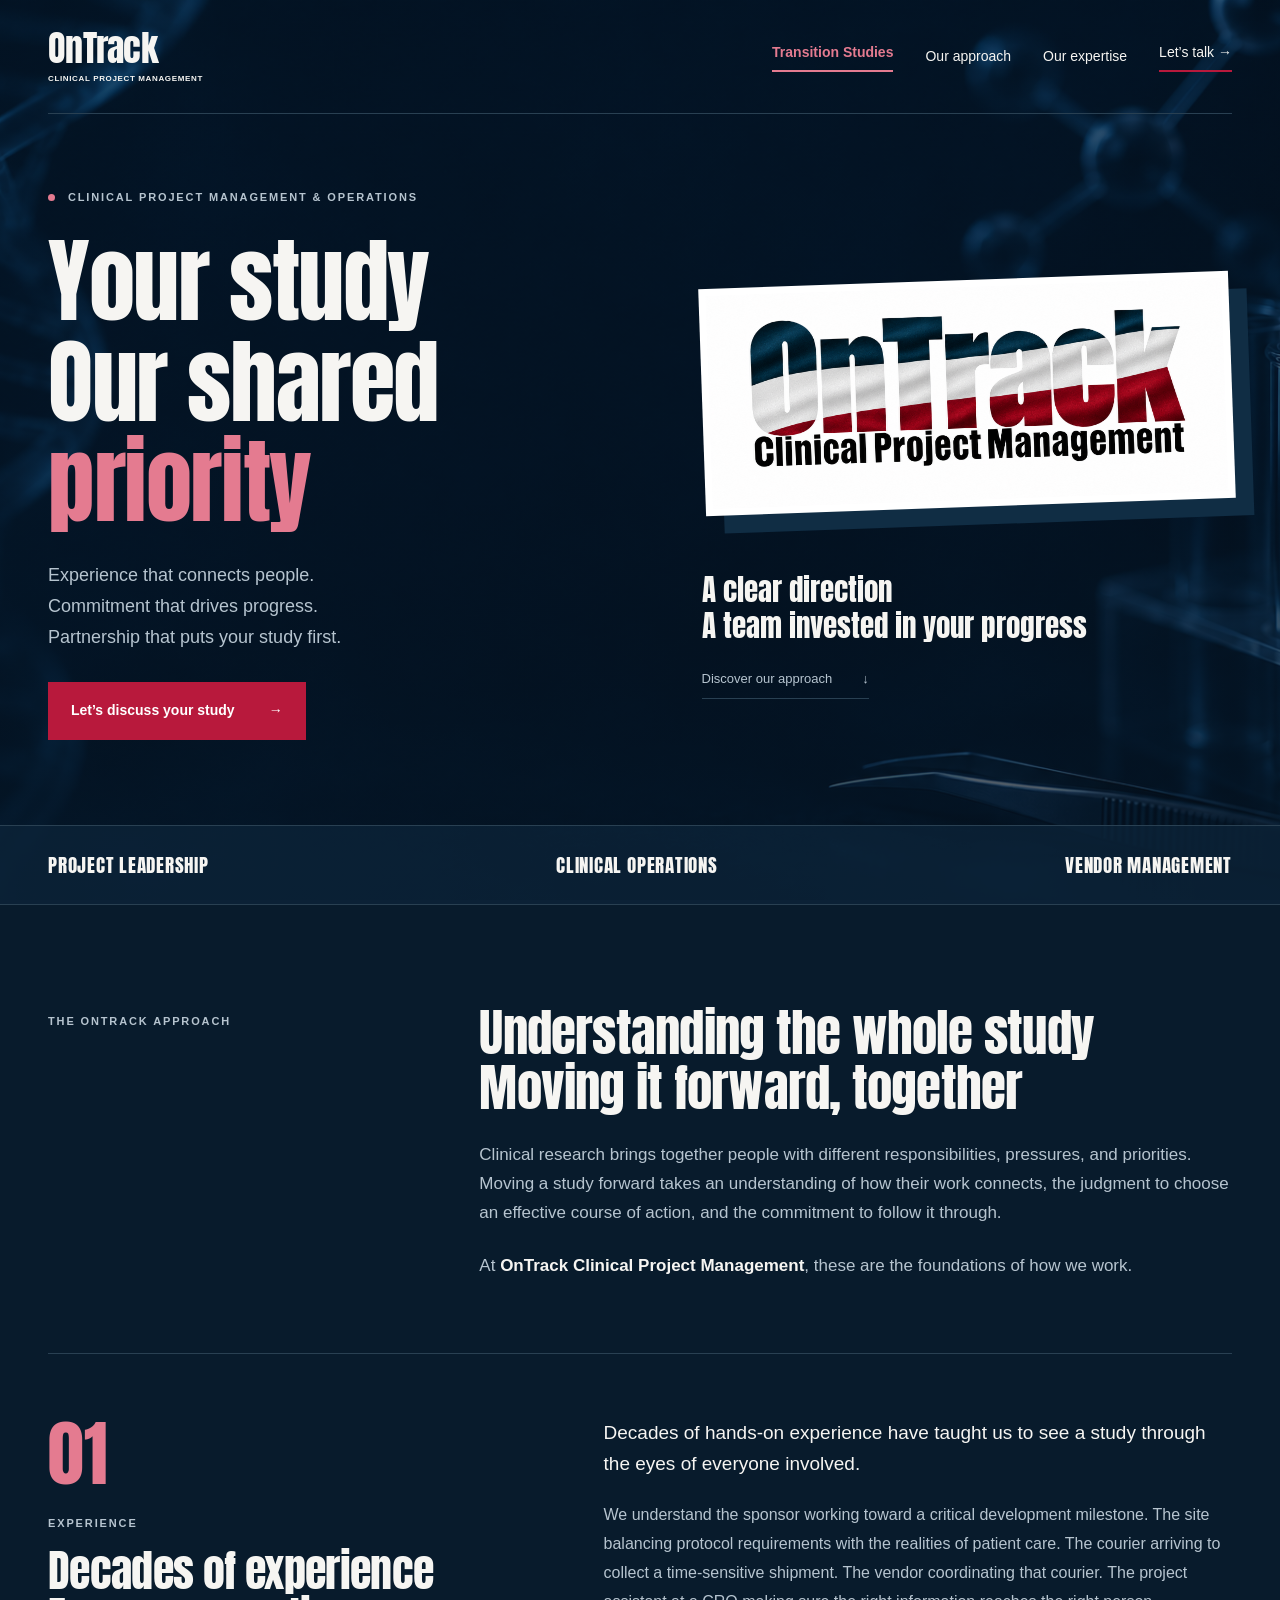
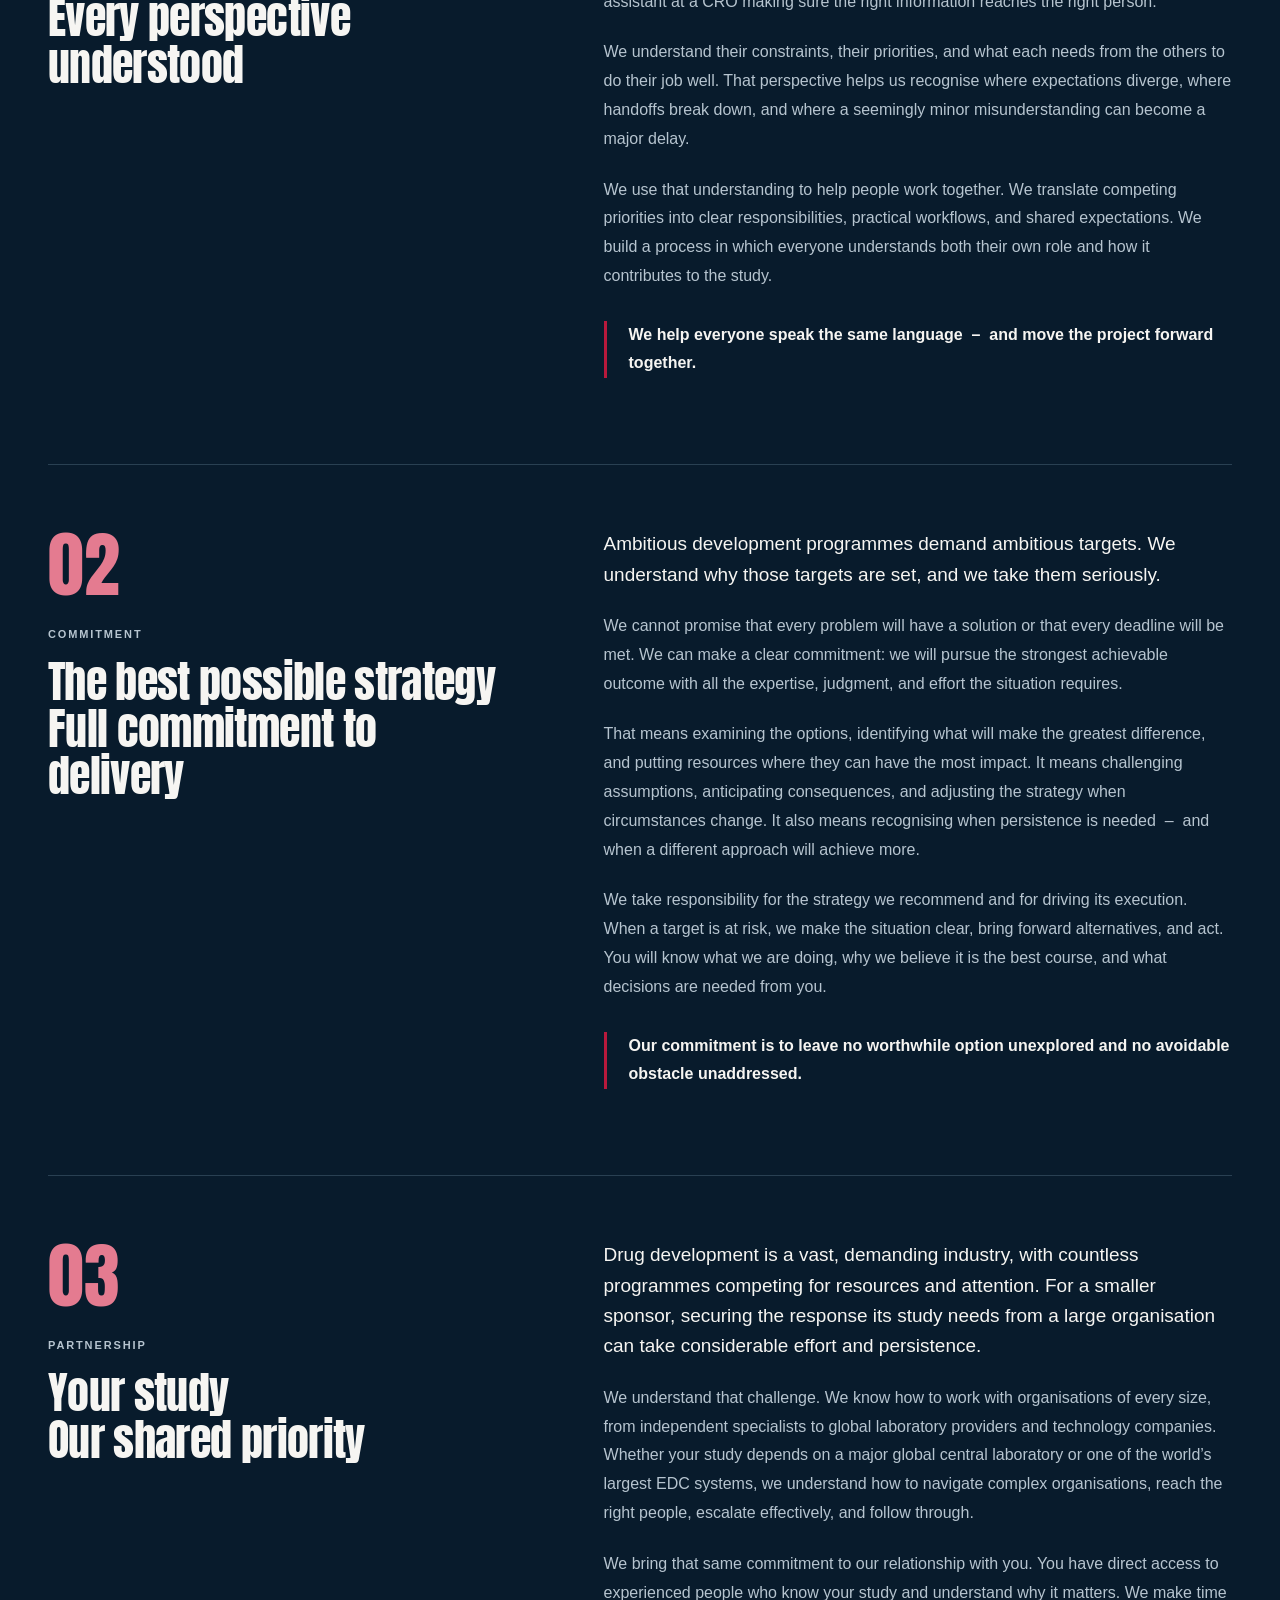
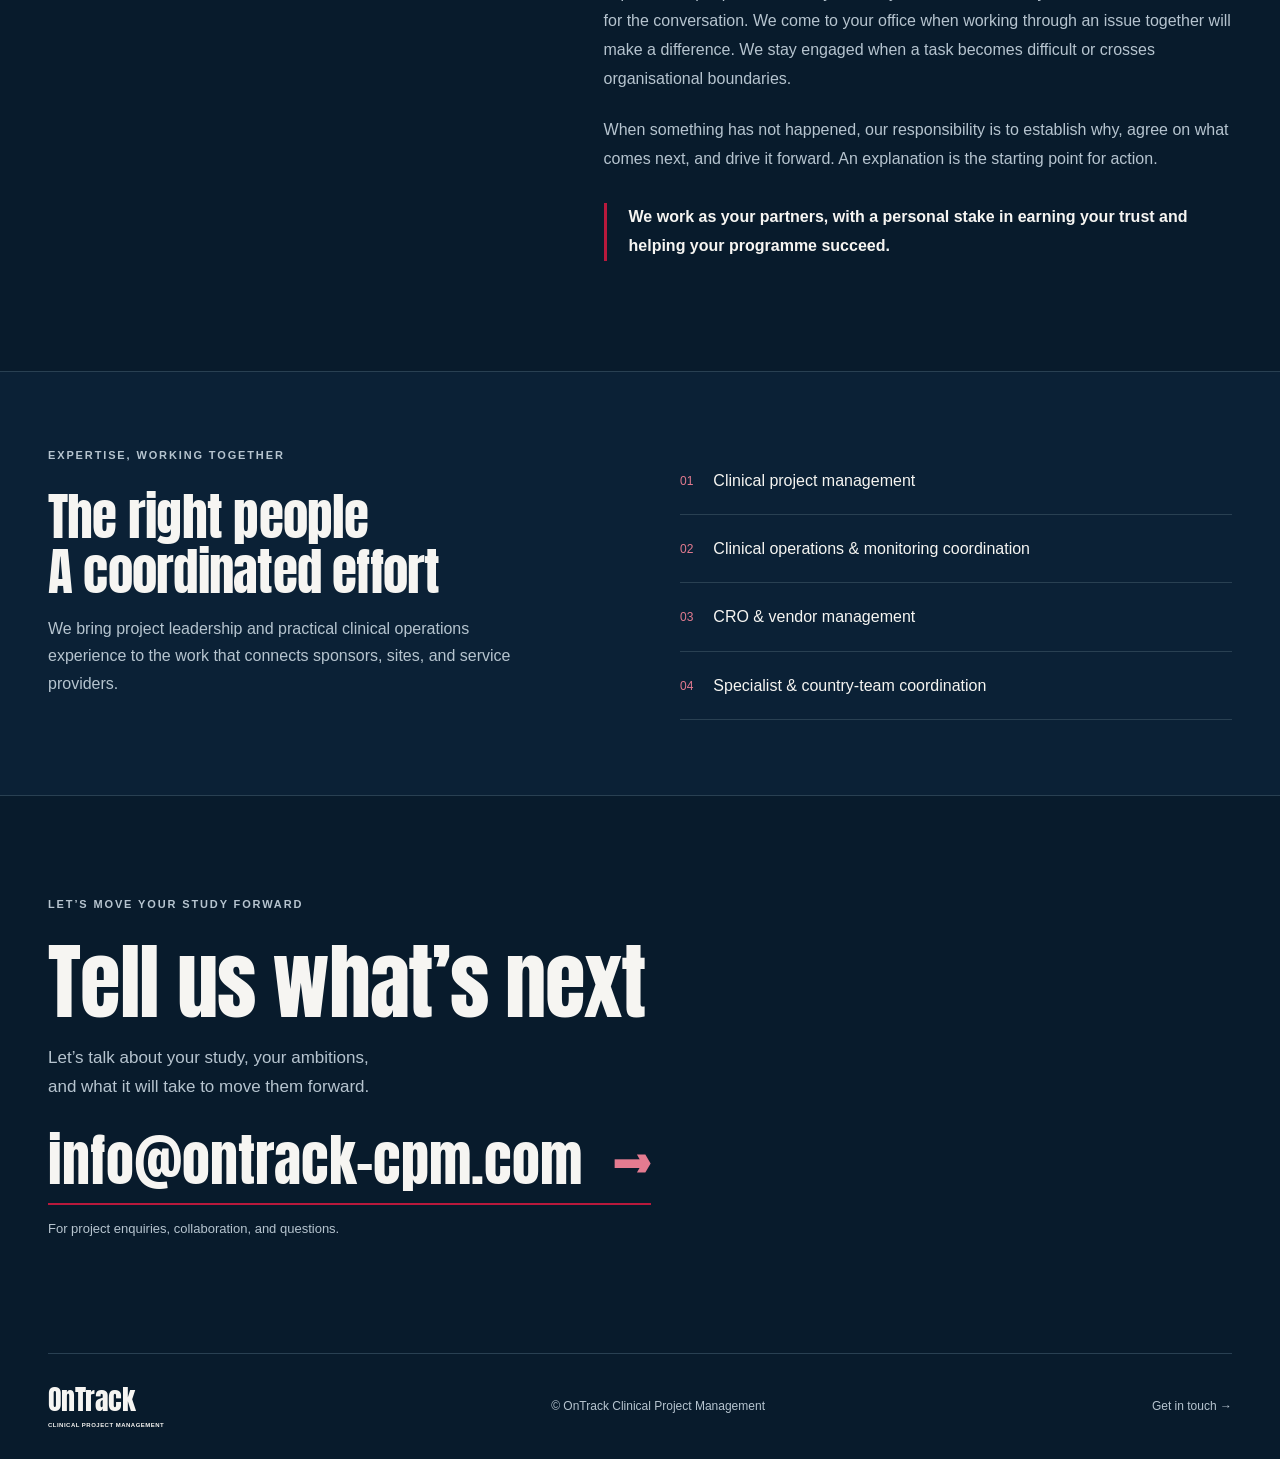
==== commit 45fa2323: "Add files via upload" ====
--- a/index.html
+++ b/index.html
@@ -6,7 +6,7 @@
 <meta property="og:type" content="website"><meta property="og:title" content="OnTrack   –   Clinical Project Management"><meta property="og:description" content="Experience that connects people. Commitment that drives progress. Partnership that puts your study first."><meta property="og:url" content="https://ontrack-cpm.com/"><meta property="og:image" content="https://ontrack-cpm.com/assets/ontrack-logo.png"><meta property="og:image:alt" content="OnTrack Clinical Project Management logo">
 <meta name="twitter:card" content="summary_large_image"><link rel="icon" href="assets/favicon.svg" type="image/svg+xml"><link rel="preload" href="assets/anton.ttf" as="font" type="font/ttf" crossorigin><link rel="stylesheet" href="styles.css">
 </head><body><div class="science-backdrop" aria-hidden="true"></div><a class="skip" href="#main">Skip to content</a>
-<header class="header wrap"><a href="#top" class="brand" aria-label="OnTrack   –   home">OnTrack<span>CLINICAL PROJECT MANAGEMENT</span></a><nav aria-label="Main navigation"><a href="#approach">Our approach</a><a href="#expertise">Our expertise</a><a href="#contact" class="nav-contact">Let’s talk <span aria-hidden="true">&#8594;</span></a></nav></header>
+<header class="header wrap"><a href="#top" class="brand" aria-label="OnTrack   –   home">OnTrack<span>CLINICAL PROJECT MANAGEMENT</span></a><nav aria-label="Main navigation"><a class="nav-rescue" href="rescue.html">Transition Studies</a><a href="#approach">Our approach</a><a href="#expertise">Our expertise</a><a href="#contact" class="nav-contact">Let’s talk <span aria-hidden="true">&#8594;</span></a></nav></header>
 <main id="main"><section class="hero wrap" id="top"><div class="hero-copy"><p class="eyebrow"><span class="dot"></span> CLINICAL PROJECT MANAGEMENT &amp; OPERATIONS</p><h1>Your study<br>Our shared<br><span class="accent">priority</span></h1><p class="hero-intro">Experience that connects people.<br>Commitment that drives progress.<br>Partnership that puts your study first.</p><a class="button" href="mailto:info@ontrack-cpm.com">Let’s discuss your study <span aria-hidden="true">&#8594;</span></a></div><div class="hero-aside"><div class="logo-panel"><img src="assets/ontrack-logo.png" alt="OnTrack Clinical Project Management" width="1952" height="806" fetchpriority="high"></div><p class="aside-note">A clear direction<br>A team invested in your progress</p><a class="text-link" href="#approach">Discover our approach <span aria-hidden="true">↓</span></a></div></section>
 <div class="discipline-bar"><div class="wrap"><span>PROJECT LEADERSHIP</span><span>CLINICAL OPERATIONS</span><span>VENDOR MANAGEMENT</span></div></div>
 <section class="intro wrap" id="approach"><p class="eyebrow">THE ONTRACK APPROACH</p><div><h2>Understanding the whole study<br>Moving it forward, together</h2><p>Clinical research brings together people with different responsibilities, pressures, and priorities. Moving a study forward takes an understanding of how their work connects, the judgment to choose an effective course of action, and the commitment to follow it through.</p><p>At <strong>OnTrack Clinical Project Management</strong>, these are the foundations of how we work.</p></div></section>
--- a/styles.css
+++ b/styles.css
@@ -11,3 +11,9 @@
 .science-backdrop{position:fixed;inset:0;z-index:-1;pointer-events:none;background-image:linear-gradient(rgba(5,19,33,.54),rgba(5,19,33,.70)),url('assets/science-background.png');background-size:cover;background-position:center;background-repeat:no-repeat}
 .discipline-bar,.expertise{background:rgba(13,37,58,.75)}
 @media(max-width:640px){.science-backdrop{background-position:43% center}}
+
+/* Study rescue and transition page */
+nav .nav-rescue{color:var(--accent);font-weight:700;border-bottom:2px solid var(--accent);padding-bottom:5px}
+.rescue-hero{padding-block:85px 80px;max-width:1280px}.rescue-hero h1{font-size:clamp(58px,7vw,96px)}.rescue-lead{font-size:24px;max-width:770px;margin:30px 0 18px}.rescue-summary{max-width:760px;color:var(--muted);margin:0 0 32px}.rescue-hero+.discipline-bar{margin-bottom:20px}
+@media(max-width:950px){.header{flex-wrap:wrap}nav{flex-wrap:wrap;gap:18px 24px}.rescue-hero{padding-block:60px}}
+@media(max-width:640px){.header{align-items:flex-start}nav{width:100%;justify-content:space-between;font-size:13px}nav>a.nav-rescue{display:inline-block}.rescue-hero{padding-block:46px}.rescue-hero h1{font-size:clamp(47px,12vw,70px)}.rescue-lead{font-size:21px}.rescue-summary{font-size:16px}}
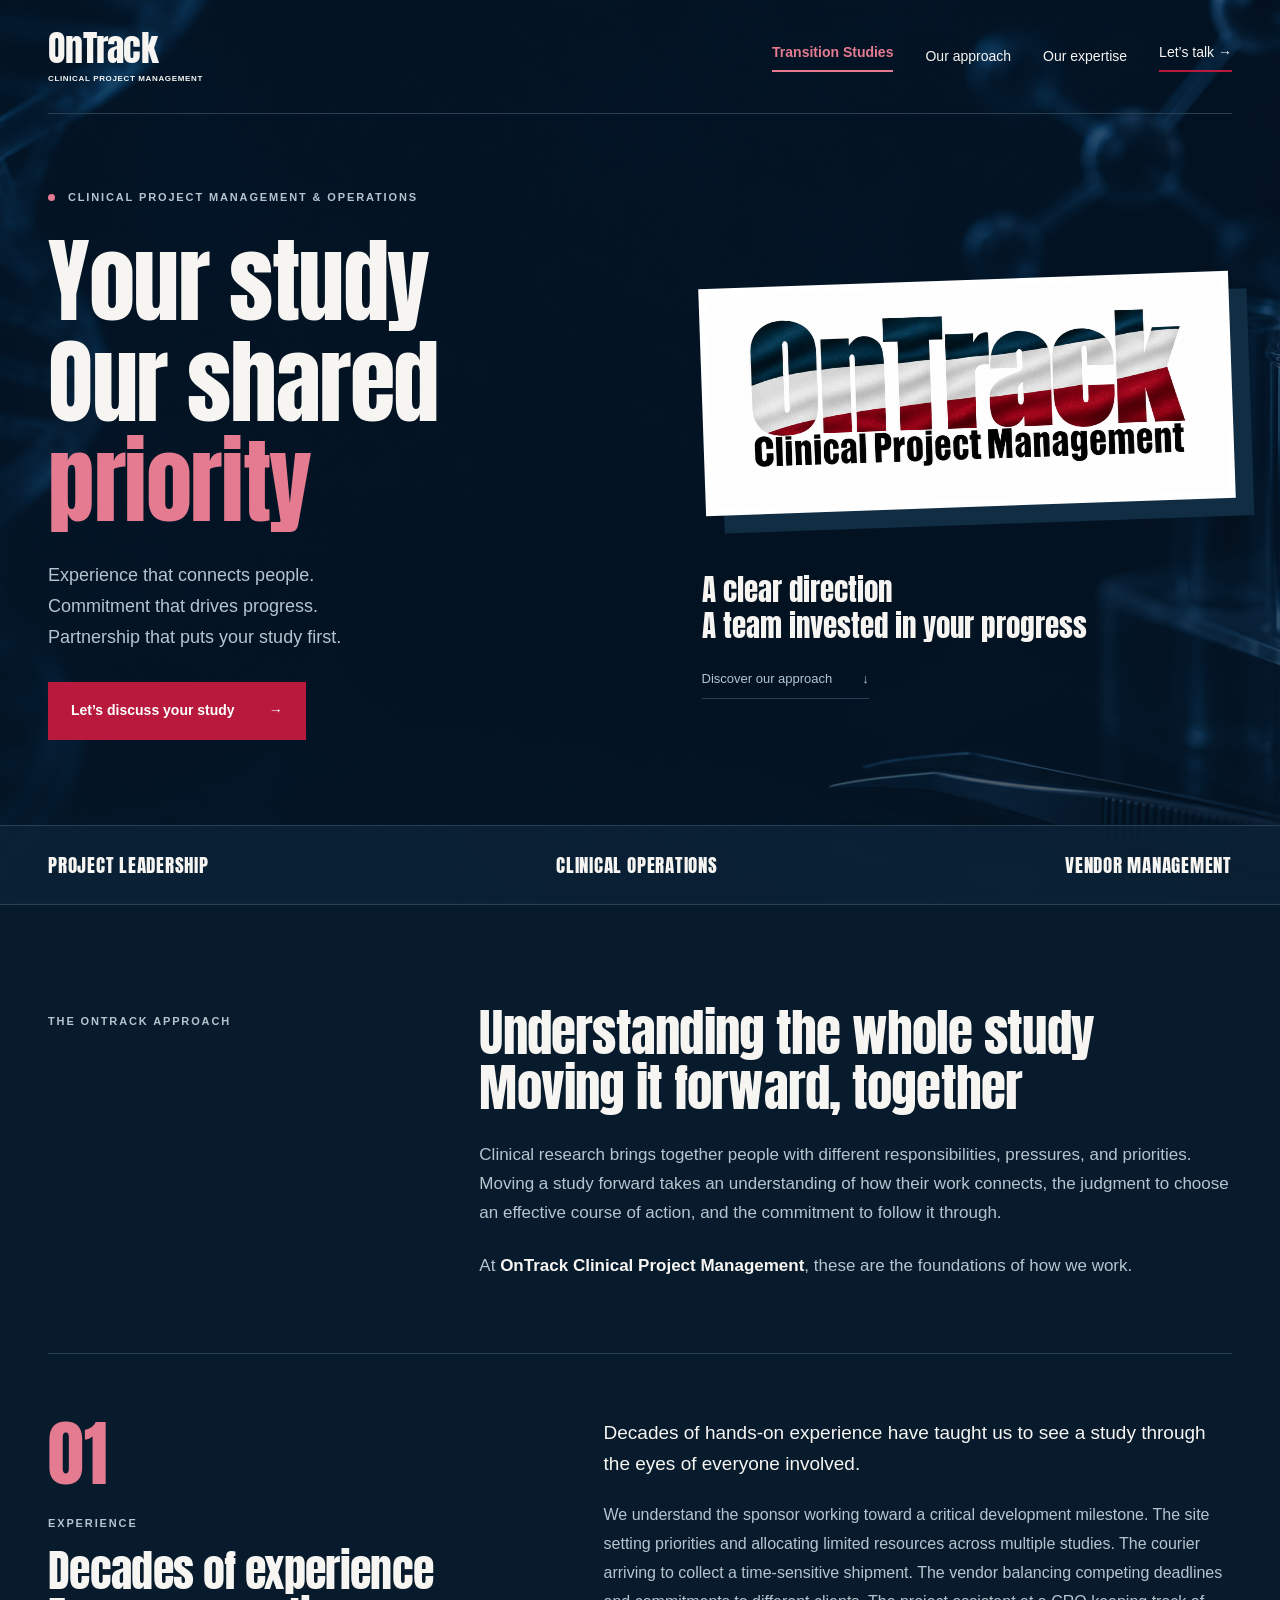
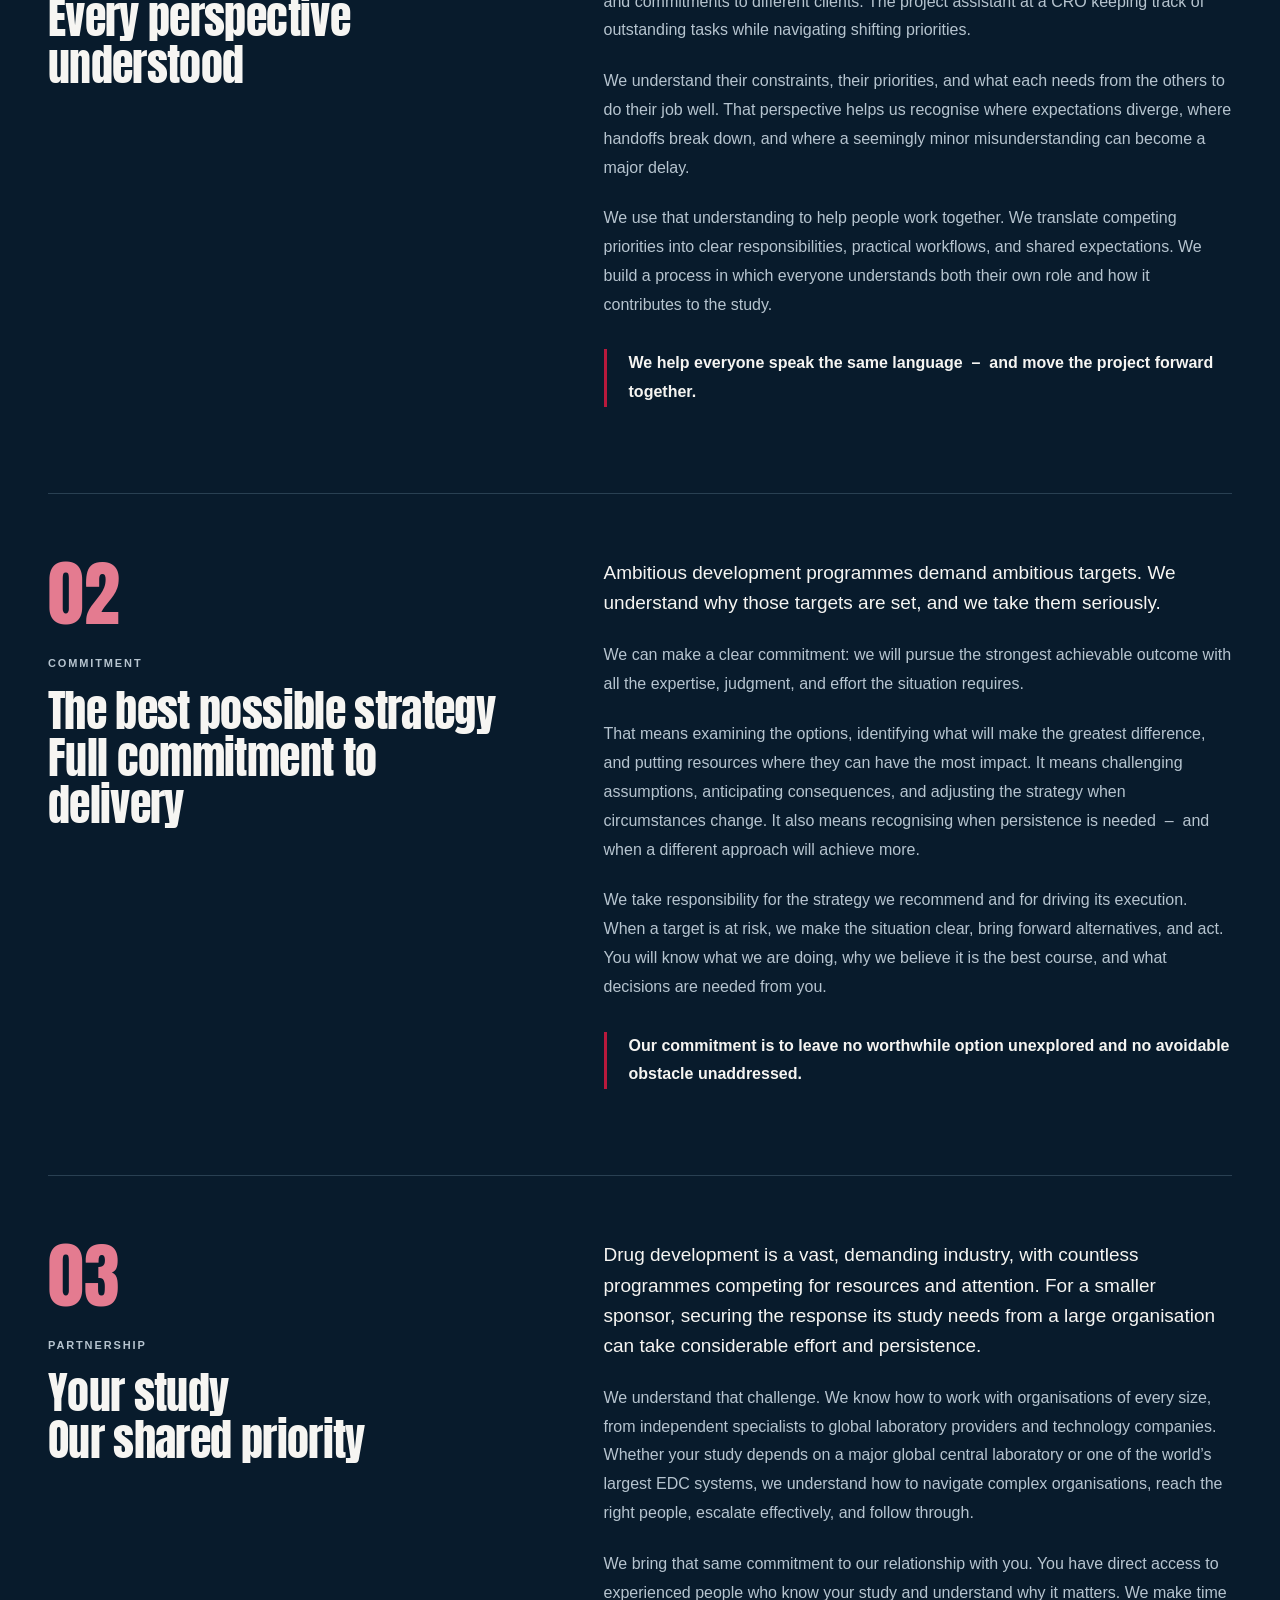
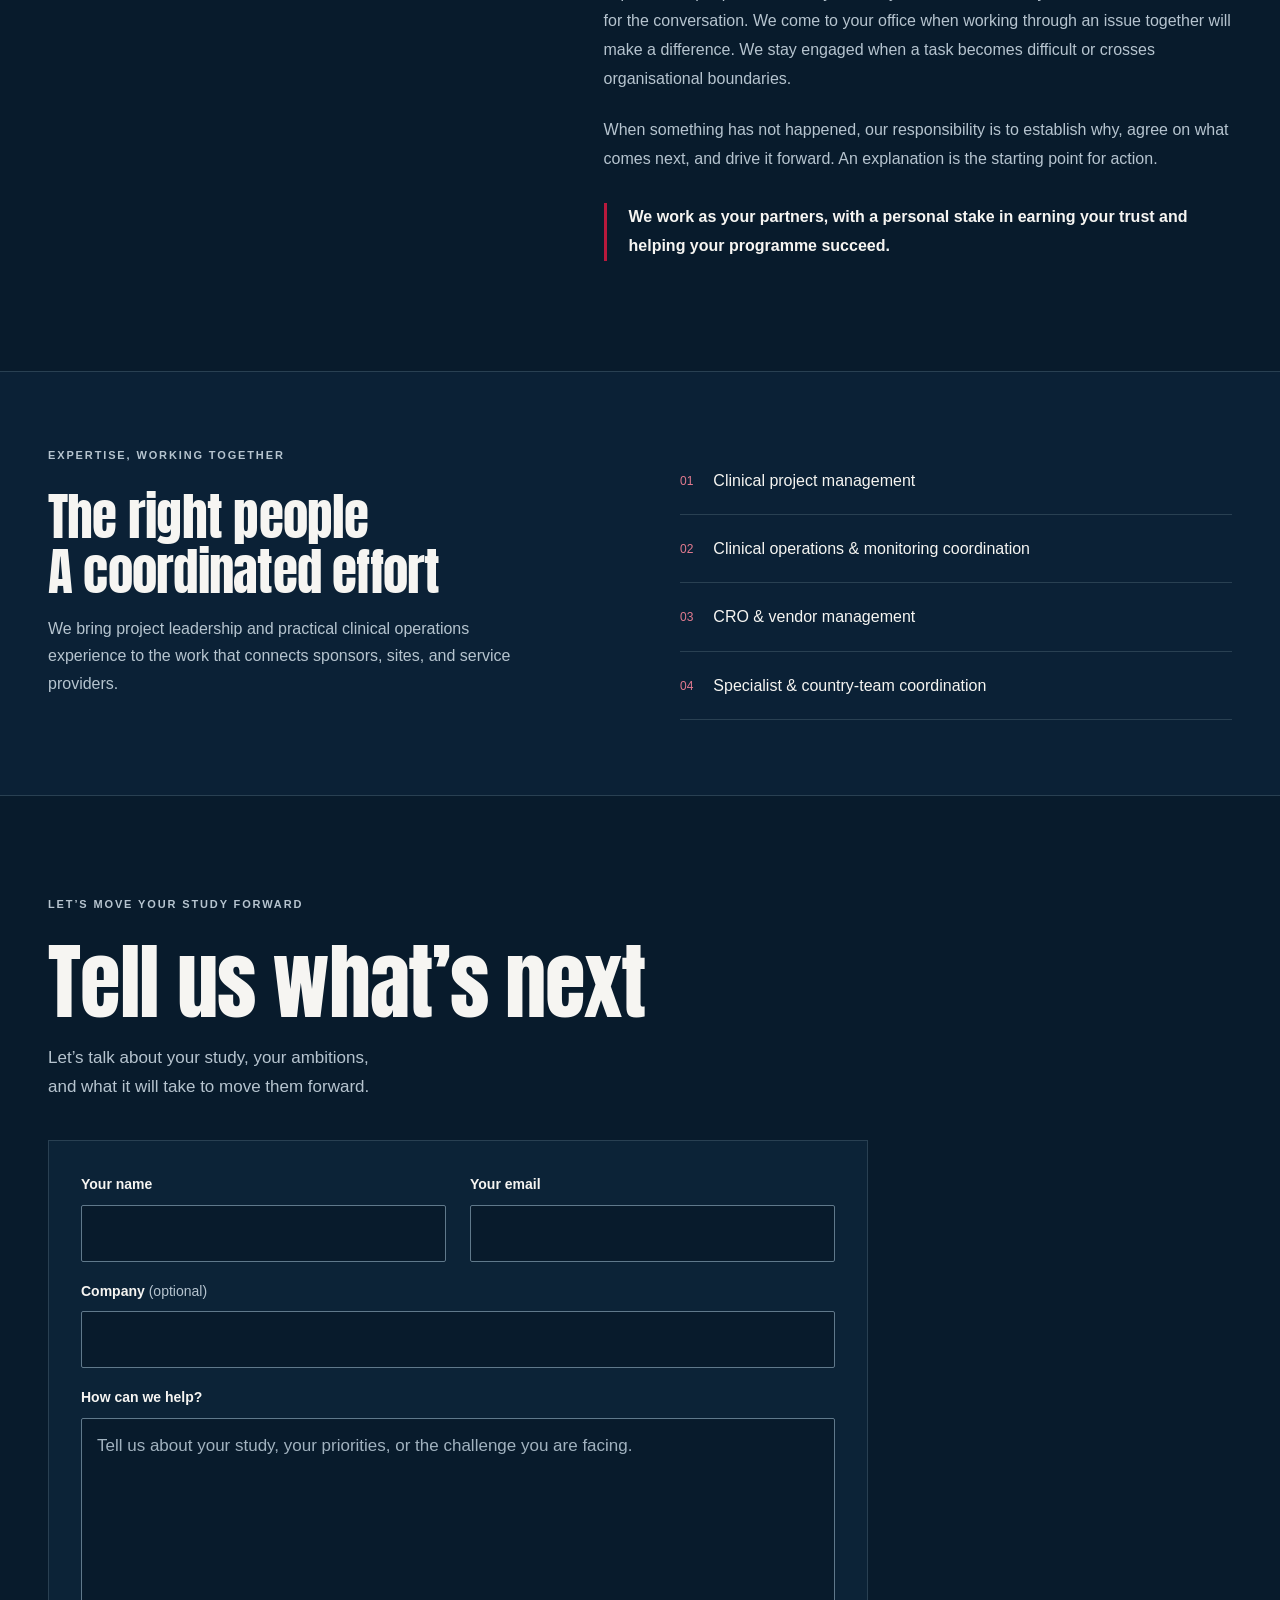
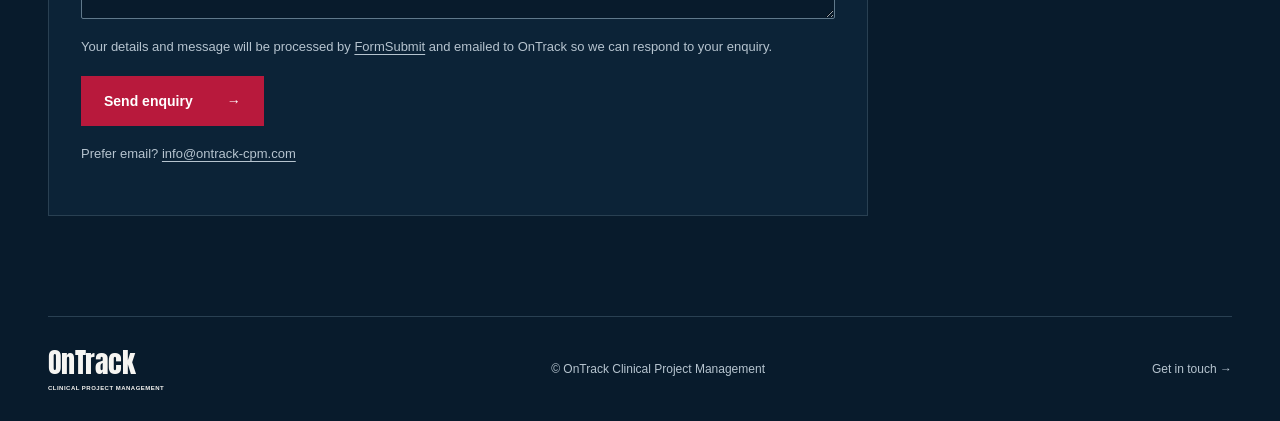
==== commit 2aa24662: "Add files via upload" ====
--- a/index.html
+++ b/index.html
@@ -7,11 +7,22 @@
 <meta name="twitter:card" content="summary_large_image"><link rel="icon" href="assets/favicon.svg" type="image/svg+xml"><link rel="preload" href="assets/anton.ttf" as="font" type="font/ttf" crossorigin><link rel="stylesheet" href="styles.css">
 </head><body><div class="science-backdrop" aria-hidden="true"></div><a class="skip" href="#main">Skip to content</a>
 <header class="header wrap"><a href="#top" class="brand" aria-label="OnTrack   –   home">OnTrack<span>CLINICAL PROJECT MANAGEMENT</span></a><nav aria-label="Main navigation"><a class="nav-rescue" href="rescue.html">Transition Studies</a><a href="#approach">Our approach</a><a href="#expertise">Our expertise</a><a href="#contact" class="nav-contact">Let’s talk <span aria-hidden="true">&#8594;</span></a></nav></header>
-<main id="main"><section class="hero wrap" id="top"><div class="hero-copy"><p class="eyebrow"><span class="dot"></span> CLINICAL PROJECT MANAGEMENT &amp; OPERATIONS</p><h1>Your study<br>Our shared<br><span class="accent">priority</span></h1><p class="hero-intro">Experience that connects people.<br>Commitment that drives progress.<br>Partnership that puts your study first.</p><a class="button" href="mailto:info@ontrack-cpm.com">Let’s discuss your study <span aria-hidden="true">&#8594;</span></a></div><div class="hero-aside"><div class="logo-panel"><img src="assets/ontrack-logo.png" alt="OnTrack Clinical Project Management" width="1952" height="806" fetchpriority="high"></div><p class="aside-note">A clear direction<br>A team invested in your progress</p><a class="text-link" href="#approach">Discover our approach <span aria-hidden="true">↓</span></a></div></section>
+<main id="main"><section class="hero wrap" id="top"><div class="hero-copy"><p class="eyebrow"><span class="dot"></span> CLINICAL PROJECT MANAGEMENT &amp; OPERATIONS</p><h1>Your study<br>Our shared<br><span class="accent">priority</span></h1><p class="hero-intro">Experience that connects people.<br>Commitment that drives progress.<br>Partnership that puts your study first.</p><a class="button" href="#contact">Let’s discuss your study <span aria-hidden="true">&#8594;</span></a></div><div class="hero-aside"><div class="logo-panel"><img src="assets/ontrack-logo.png" alt="OnTrack Clinical Project Management" width="1952" height="806" fetchpriority="high"></div><p class="aside-note">A clear direction<br>A team invested in your progress</p><a class="text-link" href="#approach">Discover our approach <span aria-hidden="true">↓</span></a></div></section>
 <div class="discipline-bar"><div class="wrap"><span>PROJECT LEADERSHIP</span><span>CLINICAL OPERATIONS</span><span>VENDOR MANAGEMENT</span></div></div>
 <section class="intro wrap" id="approach"><p class="eyebrow">THE ONTRACK APPROACH</p><div><h2>Understanding the whole study<br>Moving it forward, together</h2><p>Clinical research brings together people with different responsibilities, pressures, and priorities. Moving a study forward takes an understanding of how their work connects, the judgment to choose an effective course of action, and the commitment to follow it through.</p><p>At <strong>OnTrack Clinical Project Management</strong>, these are the foundations of how we work.</p></div></section>
-<section class="principles wrap" aria-label="Three reasons to work with OnTrack"><article class="principle" id="principle-01" aria-labelledby="title-01"><div class="principle-heading"><span class="number">01</span><p class="eyebrow">EXPERIENCE</p><h3 id="title-01">Decades of experience<br>Every perspective understood</h3></div><div class="principle-copy"><p>Decades of hands-on experience have taught us to see a study through the eyes of everyone involved.</p><p>We understand the sponsor working toward a critical development milestone. The site balancing protocol requirements with the realities of patient care. The courier arriving to collect a time-sensitive shipment. The vendor coordinating that courier. The project assistant at a CRO making sure the right information reaches the right person.</p><p>We understand their constraints, their priorities, and what each needs from the others to do their job well. That perspective helps us recognise where expectations diverge, where handoffs break down, and where a seemingly minor misunderstanding can become a major delay.</p><p>We use that understanding to help people work together. We translate competing priorities into clear responsibilities, practical workflows, and shared expectations. We build a process in which everyone understands both their own role and how it contributes to the study.</p><p class="statement">We help everyone speak the same language  –  and move the project forward together.</p></div></article><article class="principle" id="principle-02" aria-labelledby="title-02"><div class="principle-heading"><span class="number">02</span><p class="eyebrow">COMMITMENT</p><h3 id="title-02">The best possible strategy<br>Full commitment to delivery</h3></div><div class="principle-copy"><p>Ambitious development programmes demand ambitious targets. We understand why those targets are set, and we take them seriously.</p><p>We cannot promise that every problem will have a solution or that every deadline will be met. We can make a clear commitment: we will pursue the strongest achievable outcome with all the expertise, judgment, and effort the situation requires.</p><p>That means examining the options, identifying what will make the greatest difference, and putting resources where they can have the most impact. It means challenging assumptions, anticipating consequences, and adjusting the strategy when circumstances change. It also means recognising when persistence is needed  –  and when a different approach will achieve more.</p><p>We take responsibility for the strategy we recommend and for driving its execution. When a target is at risk, we make the situation clear, bring forward alternatives, and act. You will know what we are doing, why we believe it is the best course, and what decisions are needed from you.</p><p class="statement">Our commitment is to leave no worthwhile option unexplored and no avoidable obstacle unaddressed.</p></div></article><article class="principle" id="principle-03" aria-labelledby="title-03"><div class="principle-heading"><span class="number">03</span><p class="eyebrow">PARTNERSHIP</p><h3 id="title-03">Your study<br>Our shared priority</h3></div><div class="principle-copy"><p>Drug development is a vast, demanding industry, with countless programmes competing for resources and attention. For a smaller sponsor, securing the response its study needs from a large organisation can take considerable effort and persistence.</p><p>We understand that challenge. We know how to work with organisations of every size, from independent specialists to global laboratory providers and technology companies. Whether your study depends on a major global central laboratory or one of the world’s largest EDC systems, we understand how to navigate complex organisations, reach the right people, escalate effectively, and follow through.</p><p>We bring that same commitment to our relationship with you. You have direct access to experienced people who know your study and understand why it matters. We make time for the conversation. We come to your office when working through an issue together will make a difference. We stay engaged when a task becomes difficult or crosses organisational boundaries.</p><p>When something has not happened, our responsibility is to establish why, agree on what comes next, and drive it forward. An explanation is the starting point for action.</p><p class="statement">We work as your partners, with a personal stake in earning your trust and helping your programme succeed.</p></div></article></section>
+<section class="principles wrap" aria-label="Three reasons to work with OnTrack"><article class="principle" id="principle-01" aria-labelledby="title-01"><div class="principle-heading"><span class="number">01</span><p class="eyebrow">EXPERIENCE</p><h3 id="title-01">Decades of experience<br>Every perspective understood</h3></div><div class="principle-copy"><p>Decades of hands-on experience have taught us to see a study through the eyes of everyone involved.</p><p>We understand the sponsor working toward a critical development milestone. The site setting priorities and allocating limited resources across multiple studies. The courier arriving to collect a time-sensitive shipment. The vendor balancing competing deadlines and commitments to different clients. The project assistant at a CRO keeping track of outstanding tasks while navigating shifting priorities.</p><p>We understand their constraints, their priorities, and what each needs from the others to do their job well. That perspective helps us recognise where expectations diverge, where handoffs break down, and where a seemingly minor misunderstanding can become a major delay.</p><p>We use that understanding to help people work together. We translate competing priorities into clear responsibilities, practical workflows, and shared expectations. We build a process in which everyone understands both their own role and how it contributes to the study.</p><p class="statement">We help everyone speak the same language  –  and move the project forward together.</p></div></article><article class="principle" id="principle-02" aria-labelledby="title-02"><div class="principle-heading"><span class="number">02</span><p class="eyebrow">COMMITMENT</p><h3 id="title-02">The best possible strategy<br>Full commitment to delivery</h3></div><div class="principle-copy"><p>Ambitious development programmes demand ambitious targets. We understand why those targets are set, and we take them seriously.</p><p>We can make a clear commitment: we will pursue the strongest achievable outcome with all the expertise, judgment, and effort the situation requires.</p><p>That means examining the options, identifying what will make the greatest difference, and putting resources where they can have the most impact. It means challenging assumptions, anticipating consequences, and adjusting the strategy when circumstances change. It also means recognising when persistence is needed  –  and when a different approach will achieve more.</p><p>We take responsibility for the strategy we recommend and for driving its execution. When a target is at risk, we make the situation clear, bring forward alternatives, and act. You will know what we are doing, why we believe it is the best course, and what decisions are needed from you.</p><p class="statement">Our commitment is to leave no worthwhile option unexplored and no avoidable obstacle unaddressed.</p></div></article><article class="principle" id="principle-03" aria-labelledby="title-03"><div class="principle-heading"><span class="number">03</span><p class="eyebrow">PARTNERSHIP</p><h3 id="title-03">Your study<br>Our shared priority</h3></div><div class="principle-copy"><p>Drug development is a vast, demanding industry, with countless programmes competing for resources and attention. For a smaller sponsor, securing the response its study needs from a large organisation can take considerable effort and persistence.</p><p>We understand that challenge. We know how to work with organisations of every size, from independent specialists to global laboratory providers and technology companies. Whether your study depends on a major global central laboratory or one of the world’s largest EDC systems, we understand how to navigate complex organisations, reach the right people, escalate effectively, and follow through.</p><p>We bring that same commitment to our relationship with you. You have direct access to experienced people who know your study and understand why it matters. We make time for the conversation. We come to your office when working through an issue together will make a difference. We stay engaged when a task becomes difficult or crosses organisational boundaries.</p><p>When something has not happened, our responsibility is to establish why, agree on what comes next, and drive it forward. An explanation is the starting point for action.</p><p class="statement">We work as your partners, with a personal stake in earning your trust and helping your programme succeed.</p></div></article></section>
 <section class="expertise" id="expertise"><div class="wrap expertise-inner"><div><p class="eyebrow">EXPERTISE, WORKING TOGETHER</p><h2>The right people<br>A coordinated effort</h2><p>We bring project leadership and practical clinical operations experience to the work that connects sponsors, sites, and service providers.</p></div><ul class="service-list"><li><span>01</span> Clinical project management</li><li><span>02</span> Clinical operations &amp; monitoring coordination</li><li><span>03</span> CRO &amp; vendor management</li><li><span>04</span> Specialist &amp; country-team coordination</li></ul></div></section>
-<section class="contact wrap" id="contact"><p class="eyebrow">LET’S MOVE YOUR STUDY FORWARD</p><h2>Tell us what’s next</h2><p>Let’s talk about your study, your ambitions,<br>and what it will take to move them forward.</p><a class="email" href="mailto:info@ontrack-cpm.com">info@ontrack-cpm.com <span aria-hidden="true">&#8594;</span></a><p class="contact-note">For project enquiries, collaboration, and questions.</p></section></main>
+<section class="contact wrap" id="contact"><p class="eyebrow">LET’S MOVE YOUR STUDY FORWARD</p><h2>Tell us what’s next</h2><p>Let’s talk about your study, your ambitions,<br>and what it will take to move them forward.</p><form class="enquiry-form" action="https://formsubmit.co/info@ontrack-cpm.com" method="POST">
+<input type="hidden" name="_subject" value="New enquiry from the OnTrack website">
+<input type="hidden" name="_template" value="table">
+<input type="hidden" name="_next" value="https://ontrack-cpm.com/thank-you.html">
+<input type="hidden" name="_url" value="https://ontrack-cpm.com/">
+<div class="form-row"><div><label for="enquiry-name">Your name</label><input id="enquiry-name" name="name" autocomplete="name" maxlength="150" required></div><div><label for="enquiry-email">Your email</label><input id="enquiry-email" name="email" type="email" autocomplete="email" maxlength="254" required></div></div>
+<label for="enquiry-company">Company <span>(optional)</span></label><input id="enquiry-company" name="company" autocomplete="organization" maxlength="200">
+<label for="enquiry-message">How can we help?</label><textarea id="enquiry-message" name="message" rows="6" maxlength="10000" placeholder="Tell us about your study, your priorities, or the challenge you are facing." required></textarea>
+<p class="form-note">Your details and message will be processed by <a href="https://formsubmit.co/privacy.pdf" target="_blank" rel="noopener">FormSubmit</a> and emailed to OnTrack so we can respond to your enquiry.</p>
+<button class="button" type="submit">Send enquiry <span aria-hidden="true">&#8594;</span></button>
+<p class="form-note">Prefer email? <a href="mailto:info@ontrack-cpm.com">info@ontrack-cpm.com</a></p>
+</form></section></main>
 <footer class="wrap footer"><a class="brand" href="#top">OnTrack<span>CLINICAL PROJECT MANAGEMENT</span></a><p>© OnTrack Clinical Project Management</p><a href="mailto:info@ontrack-cpm.com">Get in touch &#8594;</a></footer>
 </body></html>
--- a/styles.css
+++ b/styles.css
@@ -17,3 +17,5 @@
 .rescue-hero{padding-block:85px 80px;max-width:1280px}.rescue-hero h1{font-size:clamp(58px,7vw,96px)}.rescue-lead{font-size:24px;max-width:770px;margin:30px 0 18px}.rescue-summary{max-width:760px;color:var(--muted);margin:0 0 32px}.rescue-hero+.discipline-bar{margin-bottom:20px}
 @media(max-width:950px){.header{flex-wrap:wrap}nav{flex-wrap:wrap;gap:18px 24px}.rescue-hero{padding-block:60px}}
 @media(max-width:640px){.header{align-items:flex-start}nav{width:100%;justify-content:space-between;font-size:13px}nav>a.nav-rescue{display:inline-block}.rescue-hero{padding-block:46px}.rescue-hero h1{font-size:clamp(47px,12vw,70px)}.rescue-lead{font-size:21px}.rescue-summary{font-size:16px}}
+
+.enquiry-form{max-width:820px;margin-top:38px;padding:32px;background:rgba(13,37,58,.85);border:1px solid var(--line)}.enquiry-form label{display:block;font-size:14px;font-weight:700;margin:18px 0 8px}.enquiry-form label span{font-weight:400;color:var(--muted)}.enquiry-form input,.enquiry-form textarea{display:block;width:100%;padding:13px 15px;border:1px solid #60798b;background:#081b2c;color:var(--white);font:inherit;border-radius:2px}.enquiry-form textarea{resize:vertical;min-height:160px}.enquiry-form input:focus,.enquiry-form textarea:focus{outline:2px solid var(--accent);outline-offset:2px}.enquiry-form ::placeholder{color:#a1b2bf}.form-row{display:grid;grid-template-columns:1fr 1fr;gap:24px}.form-row label{margin-top:0}.enquiry-form .form-note{font-size:13px;line-height:1.6;margin:18px 0}.form-note a{text-decoration:underline;text-underline-offset:3px}.enquiry-form button{border:0;cursor:pointer;font-family:inherit}.enquiry-form button:focus-visible{outline:3px solid var(--accent);outline-offset:5px}@media(max-width:640px){.enquiry-form{padding:20px}.form-row{grid-template-columns:1fr;gap:18px}}
